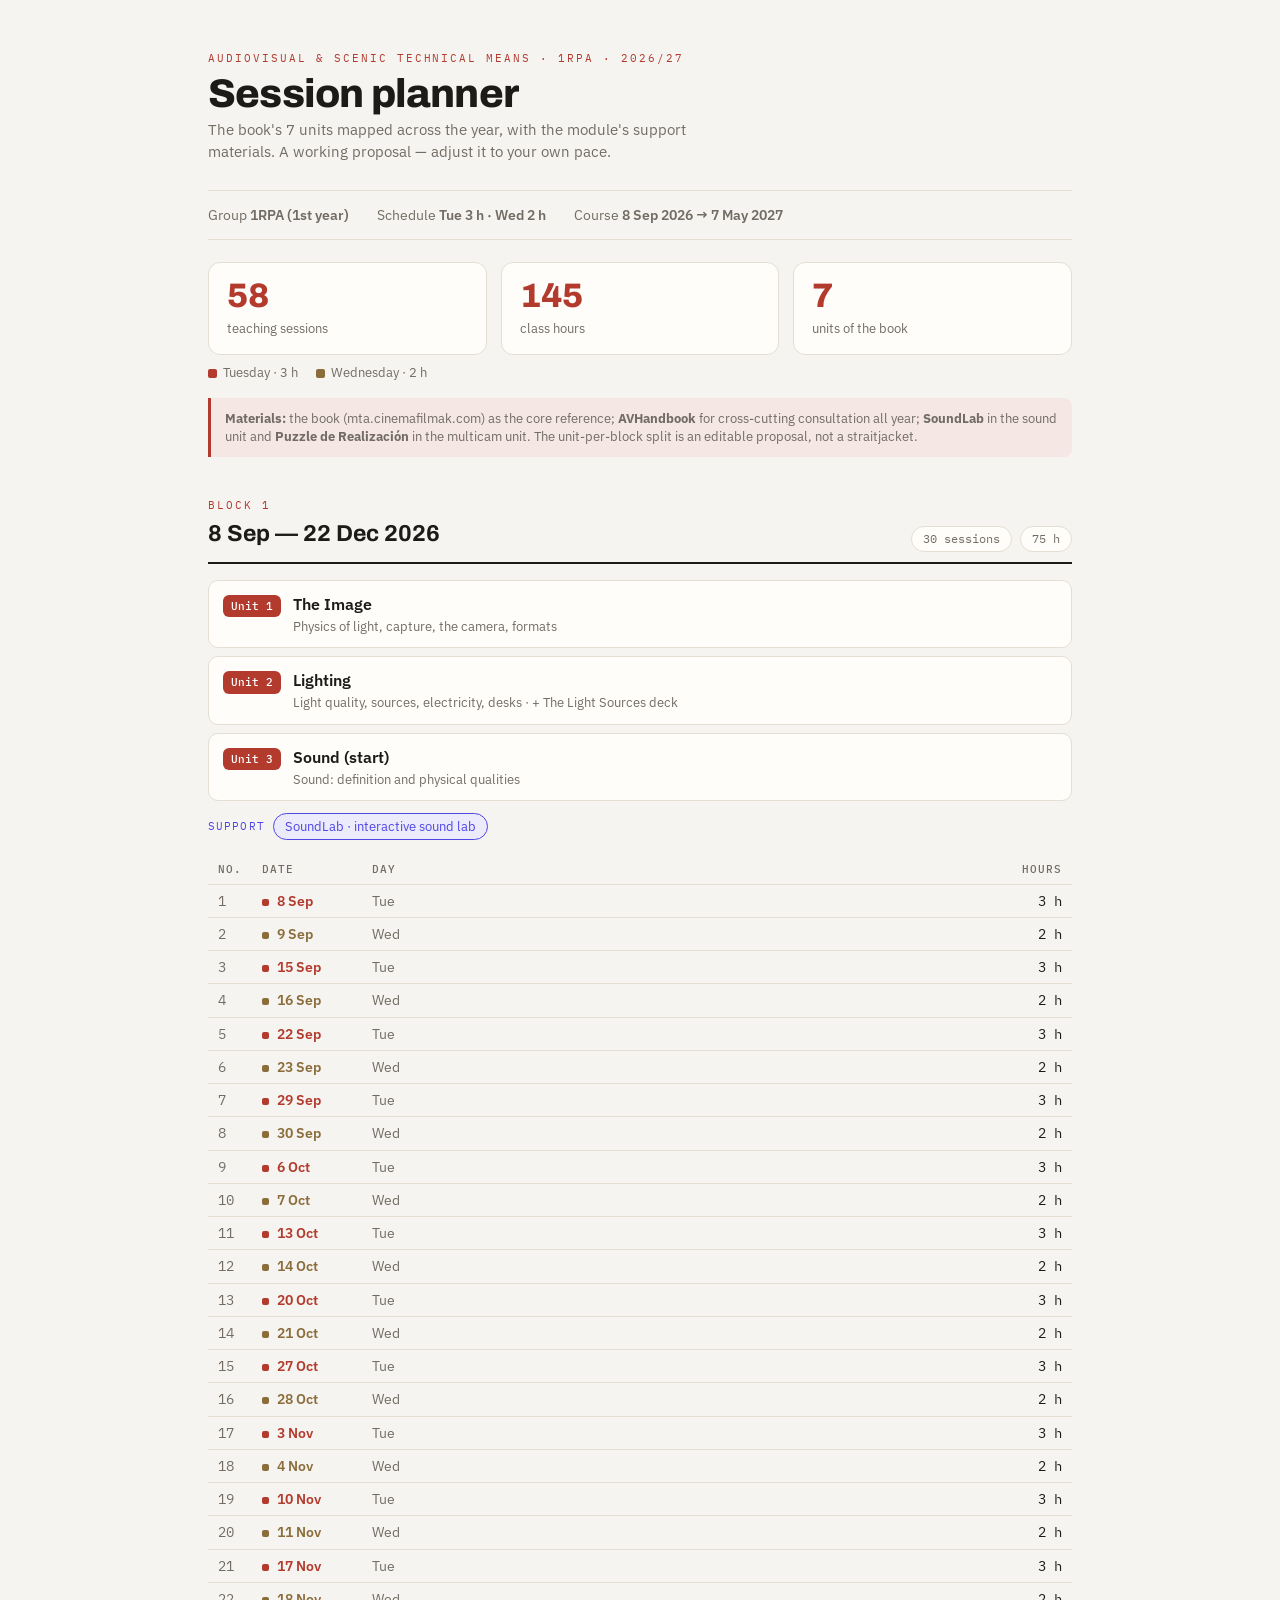
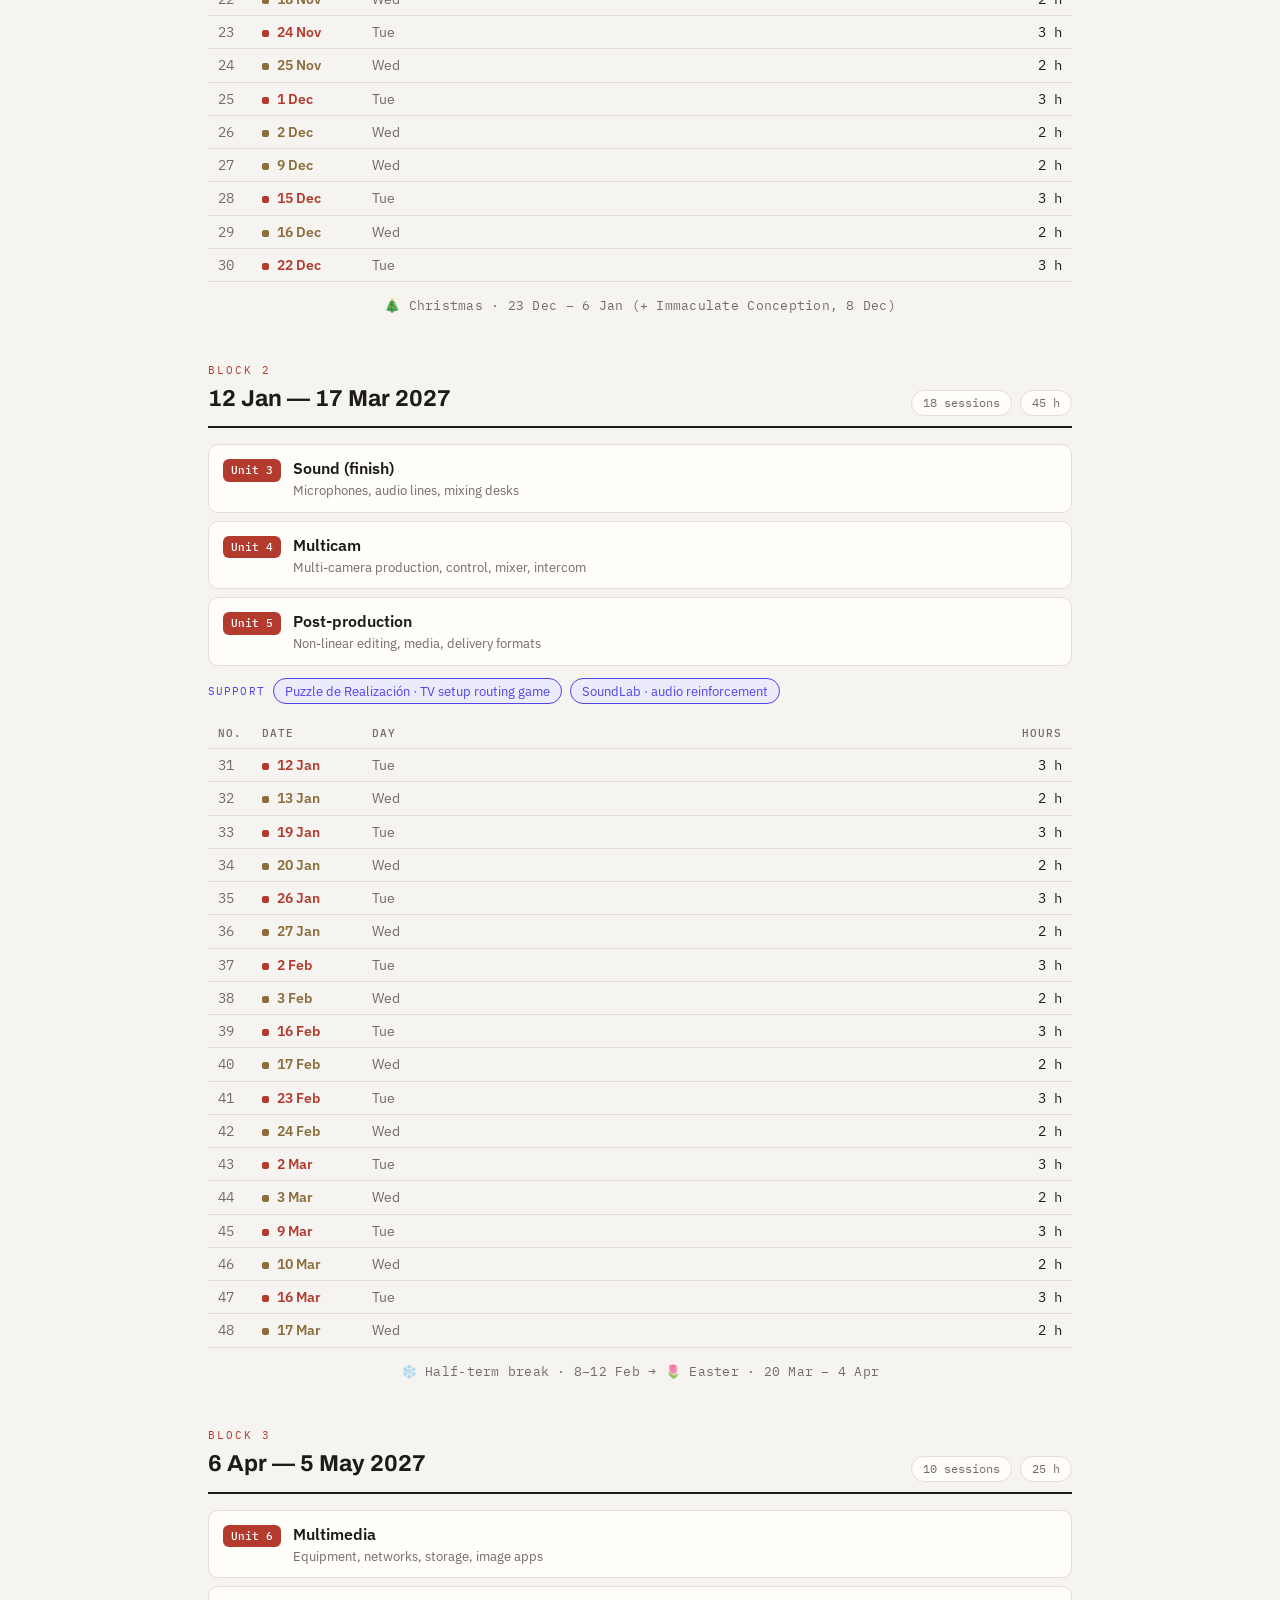
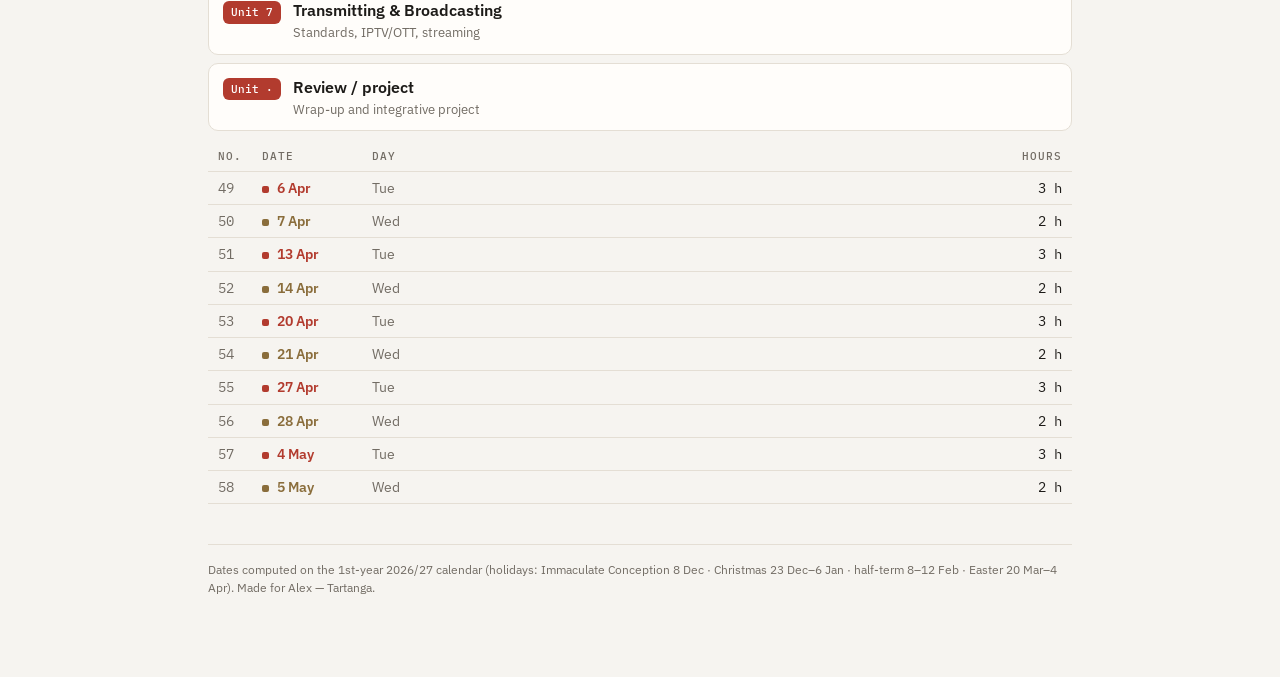
==== docs/admin/index.html @ 62185354 "Planificador de sesiones en /admin (mta.cinemafilmak.com/admin), sincronizado con el tema del libro " ====
<!doctype html><html lang="en"><head>
<meta charset="utf-8"><meta name="viewport" content="width=device-width,initial-scale=1">
<script>(function(){try{var t=localStorage.getItem('mta-theme');if(!t)t=matchMedia('(prefers-color-scheme: dark)').matches?'dark':'light';document.documentElement.setAttribute('data-theme',t);}catch(e){}})();</script>
<title>MTA Session Planner 26/27</title>
<style>
@import url('https://fonts.googleapis.com/css2?family=Archivo:wght@600;700;800&family=IBM+Plex+Sans:wght@400;500;600&family=IBM+Plex+Mono:wght@500&display=swap');
:root{
  --paper:#f6f4f0; --ink:#1d1b18; --muted:#726c64; --line:#e4ded4; --card:#fffdfa;
  --accent:#b23b2e; --accent-soft:#f4e7e4; --support:#4f46e5; --support-soft:#ecebfb;
  --ma:#b23b2e; --mi:#8a6d3b;
}
@media (prefers-color-scheme:dark){:root:not([data-theme="light"]){
  --paper:#151619; --ink:#ece7df; --muted:#9a938a; --line:#2a2c30; --card:#1e2024;
  --accent:#dd6450; --accent-soft:#2c1e1b; --support:#8f8bf6; --support-soft:#20213a;
  --ma:#dd6450; --mi:#c8a76a;
}}
:root[data-theme="dark"]{
  --paper:#151619; --ink:#ece7df; --muted:#9a938a; --line:#2a2c30; --card:#1e2024;
  --accent:#dd6450; --accent-soft:#2c1e1b; --support:#8f8bf6; --support-soft:#20213a;
  --ma:#dd6450; --mi:#c8a76a;
}
*{box-sizing:border-box}
body{margin:0;background:var(--paper);color:var(--ink);
  font-family:"IBM Plex Sans",system-ui,sans-serif;line-height:1.5;-webkit-font-smoothing:antialiased}
.doc{max-width:920px;margin:0 auto;padding:44px 28px 80px}
.eyebrow{font-family:"IBM Plex Mono",monospace;font-size:11px;letter-spacing:.18em;
  text-transform:uppercase;color:var(--accent)}
h1{font-family:"Archivo",sans-serif;font-weight:800;font-size:40px;line-height:1.02;
  margin:6px 0 4px;letter-spacing:-.02em;text-wrap:balance}
.sub{color:var(--muted);font-size:15px;margin:0 0 26px;max-width:60ch}
.meta{display:flex;flex-wrap:wrap;gap:10px 28px;padding:14px 0;border-top:1px solid var(--line);
  border-bottom:1px solid var(--line);font-size:13.5px}
.meta b{font-weight:600} .meta span{color:var(--muted)}
.tiles{display:grid;grid-template-columns:repeat(3,1fr);gap:14px;margin:22px 0 8px}
.tile{background:var(--card);border:1px solid var(--line);border-radius:12px;padding:16px 18px}
.tile .num{font-family:"Archivo",sans-serif;font-weight:800;font-size:34px;line-height:1;
  color:var(--accent);font-variant-numeric:tabular-nums}
.tile .lab{font-size:12.5px;color:var(--muted);margin-top:6px}
.note{font-size:12.5px;color:var(--muted);margin:16px 0 34px;padding:11px 14px;
  border-left:3px solid var(--accent);background:var(--accent-soft);border-radius:0 8px 8px 0}
.block{margin:0 0 40px}
.bhead{display:flex;justify-content:space-between;align-items:flex-end;gap:16px;
  margin:0 0 16px;padding-bottom:10px;border-bottom:2px solid var(--ink)}
.bhead h2{font-family:"Archivo",sans-serif;font-weight:700;font-size:23px;margin:2px 0 0}
.btotals{display:flex;gap:8px;flex-wrap:wrap;font-family:"IBM Plex Mono",monospace;font-size:12px}
.btotals span{background:var(--card);border:1px solid var(--line);border-radius:20px;padding:3px 11px;color:var(--muted)}
.plan{display:grid;gap:8px;margin:0 0 12px}
.unit{display:flex;gap:12px;align-items:baseline;background:var(--card);
  border:1px solid var(--line);border-radius:10px;padding:11px 14px}
.badge{flex:none;font-family:"IBM Plex Mono",monospace;font-size:11px;font-weight:500;
  color:#fff;background:var(--accent);border-radius:6px;padding:3px 8px}
.unit b{font-weight:600} .unit .desc{display:block;color:var(--muted);font-size:13px;margin-top:1px}
.support{display:flex;flex-wrap:wrap;gap:8px;align-items:center;margin:0 0 16px}
.support .lbl{font-family:"IBM Plex Mono",monospace;font-size:11px;text-transform:uppercase;
  letter-spacing:.1em;color:var(--support)}
.chip{font-size:12.5px;background:var(--support-soft);color:var(--support);
  border:1px solid var(--support);border-radius:20px;padding:3px 11px}
table.ses{width:100%;border-collapse:collapse;font-size:13.5px}
table.ses th{text-align:left;font-family:"IBM Plex Mono",monospace;font-size:10.5px;
  text-transform:uppercase;letter-spacing:.1em;color:var(--muted);font-weight:500;
  padding:6px 10px;border-bottom:1px solid var(--line)}
table.ses td{padding:6px 10px;border-bottom:1px solid var(--line);font-variant-numeric:tabular-nums}
td.n{font-family:"IBM Plex Mono",monospace;color:var(--muted);width:44px}
td.fecha{font-weight:600;width:110px}
td.dia{color:var(--muted)}
td.h{font-family:"IBM Plex Mono",monospace;text-align:right;width:60px}
tr.ma td.fecha{color:var(--ma)} tr.mi td.fecha{color:var(--mi)}
tr.ma td.fecha::before,tr.mi td.fecha::before{content:"";display:inline-block;width:7px;height:7px;
  border-radius:2px;margin-right:8px;vertical-align:middle}
tr.ma td.fecha::before{background:var(--ma)} tr.mi td.fecha::before{background:var(--mi)}
.fest{margin:14px 0 0;font-size:13px;color:var(--muted);text-align:center;
  font-family:"IBM Plex Mono",monospace;letter-spacing:.02em}
.legwrap{display:flex;gap:18px;flex-wrap:wrap;font-size:12.5px;color:var(--muted);margin:2px 0 0}
.legwrap i{display:inline-block;width:9px;height:9px;border-radius:2px;margin-right:6px;vertical-align:middle}
footer{margin-top:30px;padding-top:16px;border-top:1px solid var(--line);font-size:12px;color:var(--muted)}
@media(max-width:680px){.tiles{grid-template-columns:1fr 1fr} h1{font-size:32px}
  .bhead{flex-direction:column;align-items:flex-start}}
@media print{
  :root{--paper:#fff;--card:#fff;--ink:#000;--muted:#444;--line:#ccc;--accent-soft:#fff}
  .doc{max-width:none;padding:0} .tile,.unit{break-inside:avoid}
  .block{break-before:page} .block:first-of-type{break-before:auto}
}
</style>
</head><body>
<div class="doc">
  <span class="eyebrow">Audiovisual &amp; Scenic Technical Means · 1RPA · 2026/27</span>
  <h1>Session planner</h1>
  <p class="sub">The book's 7 units mapped across the year, with the module's support materials. A working proposal — adjust it to your own pace.</p>
  <div class="meta">
    <span>Group <b>1RPA (1st year)</b></span>
    <span>Schedule <b>Tue 3 h · Wed 2 h</b></span>
    <span>Course <b>8 Sep 2026 → 7 May 2027</b></span>
  </div>
  <div class="tiles">
    <div class="tile"><div class="num">58</div><div class="lab">teaching sessions</div></div>
    <div class="tile"><div class="num">145</div><div class="lab">class hours</div></div>
    <div class="tile"><div class="num">7</div><div class="lab">units of the book</div></div>
  </div>
  <div class="legwrap"><span><i style="background:var(--ma)"></i>Tuesday · 3 h</span><span><i style="background:var(--mi)"></i>Wednesday · 2 h</span></div>
  <p class="note"><b>Materials:</b> the book (mta.cinemafilmak.com) as the core reference; <b>AVHandbook</b> for cross-cutting consultation all year; <b>SoundLab</b> in the sound unit and <b>Puzzle de Realización</b> in the multicam unit. The unit-per-block split is an editable proposal, not a straitjacket.</p>
  <section class="block">
  <header class="bhead">
    <div><span class="eyebrow">Block 1</span><h2>8 Sep — 22 Dec 2026</h2></div>
    <div class="btotals"><span>30 sessions</span><span>75 h</span></div>
  </header>
  <div class="plan"><div class="unit"><span class="badge">Unit 1</span><div><b>The Image</b><span class="desc">Physics of light, capture, the camera, formats</span></div></div><div class="unit"><span class="badge">Unit 2</span><div><b>Lighting</b><span class="desc">Light quality, sources, electricity, desks · + The Light Sources deck</span></div></div><div class="unit"><span class="badge">Unit 3</span><div><b>Sound (start)</b><span class="desc">Sound: definition and physical qualities</span></div></div></div>
  <div class="support"><span class="lbl">Support</span><span class="chip">SoundLab · interactive sound lab</span></div>
  <table class="ses"><thead><tr><th>No.</th><th>Date</th><th>Day</th><th>Hours</th></tr></thead>
  <tbody><tr class="ma"><td class="n">1</td><td class="fecha">8 Sep</td><td class="dia">Tue</td><td class="h">3 h</td></tr>
<tr class="mi"><td class="n">2</td><td class="fecha">9 Sep</td><td class="dia">Wed</td><td class="h">2 h</td></tr>
<tr class="ma"><td class="n">3</td><td class="fecha">15 Sep</td><td class="dia">Tue</td><td class="h">3 h</td></tr>
<tr class="mi"><td class="n">4</td><td class="fecha">16 Sep</td><td class="dia">Wed</td><td class="h">2 h</td></tr>
<tr class="ma"><td class="n">5</td><td class="fecha">22 Sep</td><td class="dia">Tue</td><td class="h">3 h</td></tr>
<tr class="mi"><td class="n">6</td><td class="fecha">23 Sep</td><td class="dia">Wed</td><td class="h">2 h</td></tr>
<tr class="ma"><td class="n">7</td><td class="fecha">29 Sep</td><td class="dia">Tue</td><td class="h">3 h</td></tr>
<tr class="mi"><td class="n">8</td><td class="fecha">30 Sep</td><td class="dia">Wed</td><td class="h">2 h</td></tr>
<tr class="ma"><td class="n">9</td><td class="fecha">6 Oct</td><td class="dia">Tue</td><td class="h">3 h</td></tr>
<tr class="mi"><td class="n">10</td><td class="fecha">7 Oct</td><td class="dia">Wed</td><td class="h">2 h</td></tr>
<tr class="ma"><td class="n">11</td><td class="fecha">13 Oct</td><td class="dia">Tue</td><td class="h">3 h</td></tr>
<tr class="mi"><td class="n">12</td><td class="fecha">14 Oct</td><td class="dia">Wed</td><td class="h">2 h</td></tr>
<tr class="ma"><td class="n">13</td><td class="fecha">20 Oct</td><td class="dia">Tue</td><td class="h">3 h</td></tr>
<tr class="mi"><td class="n">14</td><td class="fecha">21 Oct</td><td class="dia">Wed</td><td class="h">2 h</td></tr>
<tr class="ma"><td class="n">15</td><td class="fecha">27 Oct</td><td class="dia">Tue</td><td class="h">3 h</td></tr>
<tr class="mi"><td class="n">16</td><td class="fecha">28 Oct</td><td class="dia">Wed</td><td class="h">2 h</td></tr>
<tr class="ma"><td class="n">17</td><td class="fecha">3 Nov</td><td class="dia">Tue</td><td class="h">3 h</td></tr>
<tr class="mi"><td class="n">18</td><td class="fecha">4 Nov</td><td class="dia">Wed</td><td class="h">2 h</td></tr>
<tr class="ma"><td class="n">19</td><td class="fecha">10 Nov</td><td class="dia">Tue</td><td class="h">3 h</td></tr>
<tr class="mi"><td class="n">20</td><td class="fecha">11 Nov</td><td class="dia">Wed</td><td class="h">2 h</td></tr>
<tr class="ma"><td class="n">21</td><td class="fecha">17 Nov</td><td class="dia">Tue</td><td class="h">3 h</td></tr>
<tr class="mi"><td class="n">22</td><td class="fecha">18 Nov</td><td class="dia">Wed</td><td class="h">2 h</td></tr>
<tr class="ma"><td class="n">23</td><td class="fecha">24 Nov</td><td class="dia">Tue</td><td class="h">3 h</td></tr>
<tr class="mi"><td class="n">24</td><td class="fecha">25 Nov</td><td class="dia">Wed</td><td class="h">2 h</td></tr>
<tr class="ma"><td class="n">25</td><td class="fecha">1 Dec</td><td class="dia">Tue</td><td class="h">3 h</td></tr>
<tr class="mi"><td class="n">26</td><td class="fecha">2 Dec</td><td class="dia">Wed</td><td class="h">2 h</td></tr>
<tr class="mi"><td class="n">27</td><td class="fecha">9 Dec</td><td class="dia">Wed</td><td class="h">2 h</td></tr>
<tr class="ma"><td class="n">28</td><td class="fecha">15 Dec</td><td class="dia">Tue</td><td class="h">3 h</td></tr>
<tr class="mi"><td class="n">29</td><td class="fecha">16 Dec</td><td class="dia">Wed</td><td class="h">2 h</td></tr>
<tr class="ma"><td class="n">30</td><td class="fecha">22 Dec</td><td class="dia">Tue</td><td class="h">3 h</td></tr></tbody></table>
  <p class="fest">🎄 Christmas · 23 Dec – 6 Jan (+ Immaculate Conception, 8 Dec)</p>
</section>
<section class="block">
  <header class="bhead">
    <div><span class="eyebrow">Block 2</span><h2>12 Jan — 17 Mar 2027</h2></div>
    <div class="btotals"><span>18 sessions</span><span>45 h</span></div>
  </header>
  <div class="plan"><div class="unit"><span class="badge">Unit 3</span><div><b>Sound (finish)</b><span class="desc">Microphones, audio lines, mixing desks</span></div></div><div class="unit"><span class="badge">Unit 4</span><div><b>Multicam</b><span class="desc">Multi-camera production, control, mixer, intercom</span></div></div><div class="unit"><span class="badge">Unit 5</span><div><b>Post-production</b><span class="desc">Non-linear editing, media, delivery formats</span></div></div></div>
  <div class="support"><span class="lbl">Support</span><span class="chip">Puzzle de Realización · TV setup routing game</span><span class="chip">SoundLab · audio reinforcement</span></div>
  <table class="ses"><thead><tr><th>No.</th><th>Date</th><th>Day</th><th>Hours</th></tr></thead>
  <tbody><tr class="ma"><td class="n">31</td><td class="fecha">12 Jan</td><td class="dia">Tue</td><td class="h">3 h</td></tr>
<tr class="mi"><td class="n">32</td><td class="fecha">13 Jan</td><td class="dia">Wed</td><td class="h">2 h</td></tr>
<tr class="ma"><td class="n">33</td><td class="fecha">19 Jan</td><td class="dia">Tue</td><td class="h">3 h</td></tr>
<tr class="mi"><td class="n">34</td><td class="fecha">20 Jan</td><td class="dia">Wed</td><td class="h">2 h</td></tr>
<tr class="ma"><td class="n">35</td><td class="fecha">26 Jan</td><td class="dia">Tue</td><td class="h">3 h</td></tr>
<tr class="mi"><td class="n">36</td><td class="fecha">27 Jan</td><td class="dia">Wed</td><td class="h">2 h</td></tr>
<tr class="ma"><td class="n">37</td><td class="fecha">2 Feb</td><td class="dia">Tue</td><td class="h">3 h</td></tr>
<tr class="mi"><td class="n">38</td><td class="fecha">3 Feb</td><td class="dia">Wed</td><td class="h">2 h</td></tr>
<tr class="ma"><td class="n">39</td><td class="fecha">16 Feb</td><td class="dia">Tue</td><td class="h">3 h</td></tr>
<tr class="mi"><td class="n">40</td><td class="fecha">17 Feb</td><td class="dia">Wed</td><td class="h">2 h</td></tr>
<tr class="ma"><td class="n">41</td><td class="fecha">23 Feb</td><td class="dia">Tue</td><td class="h">3 h</td></tr>
<tr class="mi"><td class="n">42</td><td class="fecha">24 Feb</td><td class="dia">Wed</td><td class="h">2 h</td></tr>
<tr class="ma"><td class="n">43</td><td class="fecha">2 Mar</td><td class="dia">Tue</td><td class="h">3 h</td></tr>
<tr class="mi"><td class="n">44</td><td class="fecha">3 Mar</td><td class="dia">Wed</td><td class="h">2 h</td></tr>
<tr class="ma"><td class="n">45</td><td class="fecha">9 Mar</td><td class="dia">Tue</td><td class="h">3 h</td></tr>
<tr class="mi"><td class="n">46</td><td class="fecha">10 Mar</td><td class="dia">Wed</td><td class="h">2 h</td></tr>
<tr class="ma"><td class="n">47</td><td class="fecha">16 Mar</td><td class="dia">Tue</td><td class="h">3 h</td></tr>
<tr class="mi"><td class="n">48</td><td class="fecha">17 Mar</td><td class="dia">Wed</td><td class="h">2 h</td></tr></tbody></table>
  <p class="fest">❄️ Half-term break · 8–12 Feb  →  🌷 Easter · 20 Mar – 4 Apr</p>
</section>
<section class="block">
  <header class="bhead">
    <div><span class="eyebrow">Block 3</span><h2>6 Apr — 5 May 2027</h2></div>
    <div class="btotals"><span>10 sessions</span><span>25 h</span></div>
  </header>
  <div class="plan"><div class="unit"><span class="badge">Unit 6</span><div><b>Multimedia</b><span class="desc">Equipment, networks, storage, image apps</span></div></div><div class="unit"><span class="badge">Unit 7</span><div><b>Transmitting & Broadcasting</b><span class="desc">Standards, IPTV/OTT, streaming</span></div></div><div class="unit"><span class="badge">Unit ·</span><div><b>Review / project</b><span class="desc">Wrap-up and integrative project</span></div></div></div>
  
  <table class="ses"><thead><tr><th>No.</th><th>Date</th><th>Day</th><th>Hours</th></tr></thead>
  <tbody><tr class="ma"><td class="n">49</td><td class="fecha">6 Apr</td><td class="dia">Tue</td><td class="h">3 h</td></tr>
<tr class="mi"><td class="n">50</td><td class="fecha">7 Apr</td><td class="dia">Wed</td><td class="h">2 h</td></tr>
<tr class="ma"><td class="n">51</td><td class="fecha">13 Apr</td><td class="dia">Tue</td><td class="h">3 h</td></tr>
<tr class="mi"><td class="n">52</td><td class="fecha">14 Apr</td><td class="dia">Wed</td><td class="h">2 h</td></tr>
<tr class="ma"><td class="n">53</td><td class="fecha">20 Apr</td><td class="dia">Tue</td><td class="h">3 h</td></tr>
<tr class="mi"><td class="n">54</td><td class="fecha">21 Apr</td><td class="dia">Wed</td><td class="h">2 h</td></tr>
<tr class="ma"><td class="n">55</td><td class="fecha">27 Apr</td><td class="dia">Tue</td><td class="h">3 h</td></tr>
<tr class="mi"><td class="n">56</td><td class="fecha">28 Apr</td><td class="dia">Wed</td><td class="h">2 h</td></tr>
<tr class="ma"><td class="n">57</td><td class="fecha">4 May</td><td class="dia">Tue</td><td class="h">3 h</td></tr>
<tr class="mi"><td class="n">58</td><td class="fecha">5 May</td><td class="dia">Wed</td><td class="h">2 h</td></tr></tbody></table>
  
</section>
  <footer>Dates computed on the 1st-year 2026/27 calendar (holidays: Immaculate Conception 8 Dec · Christmas 23 Dec–6 Jan · half-term 8–12 Feb · Easter 20 Mar–4 Apr). Made for Alex — Tartanga.</footer>
</div>
</body></html>
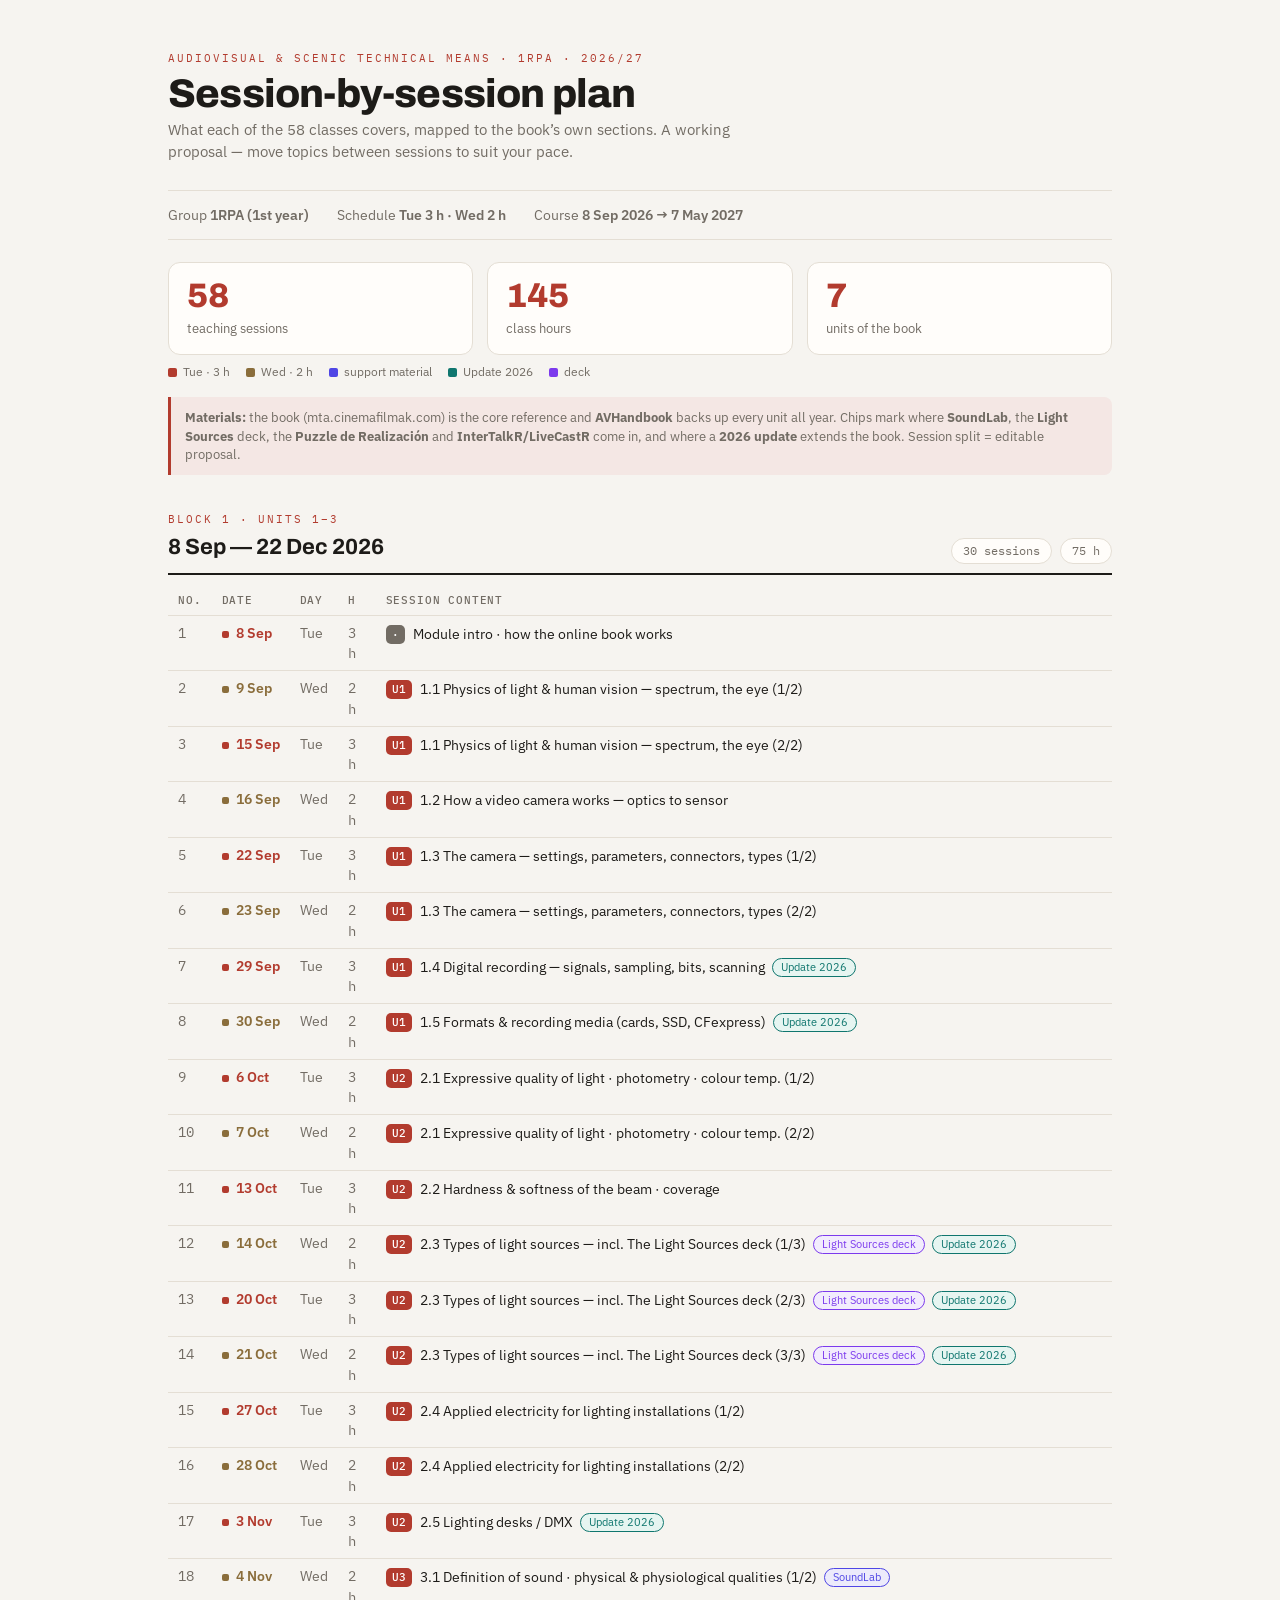
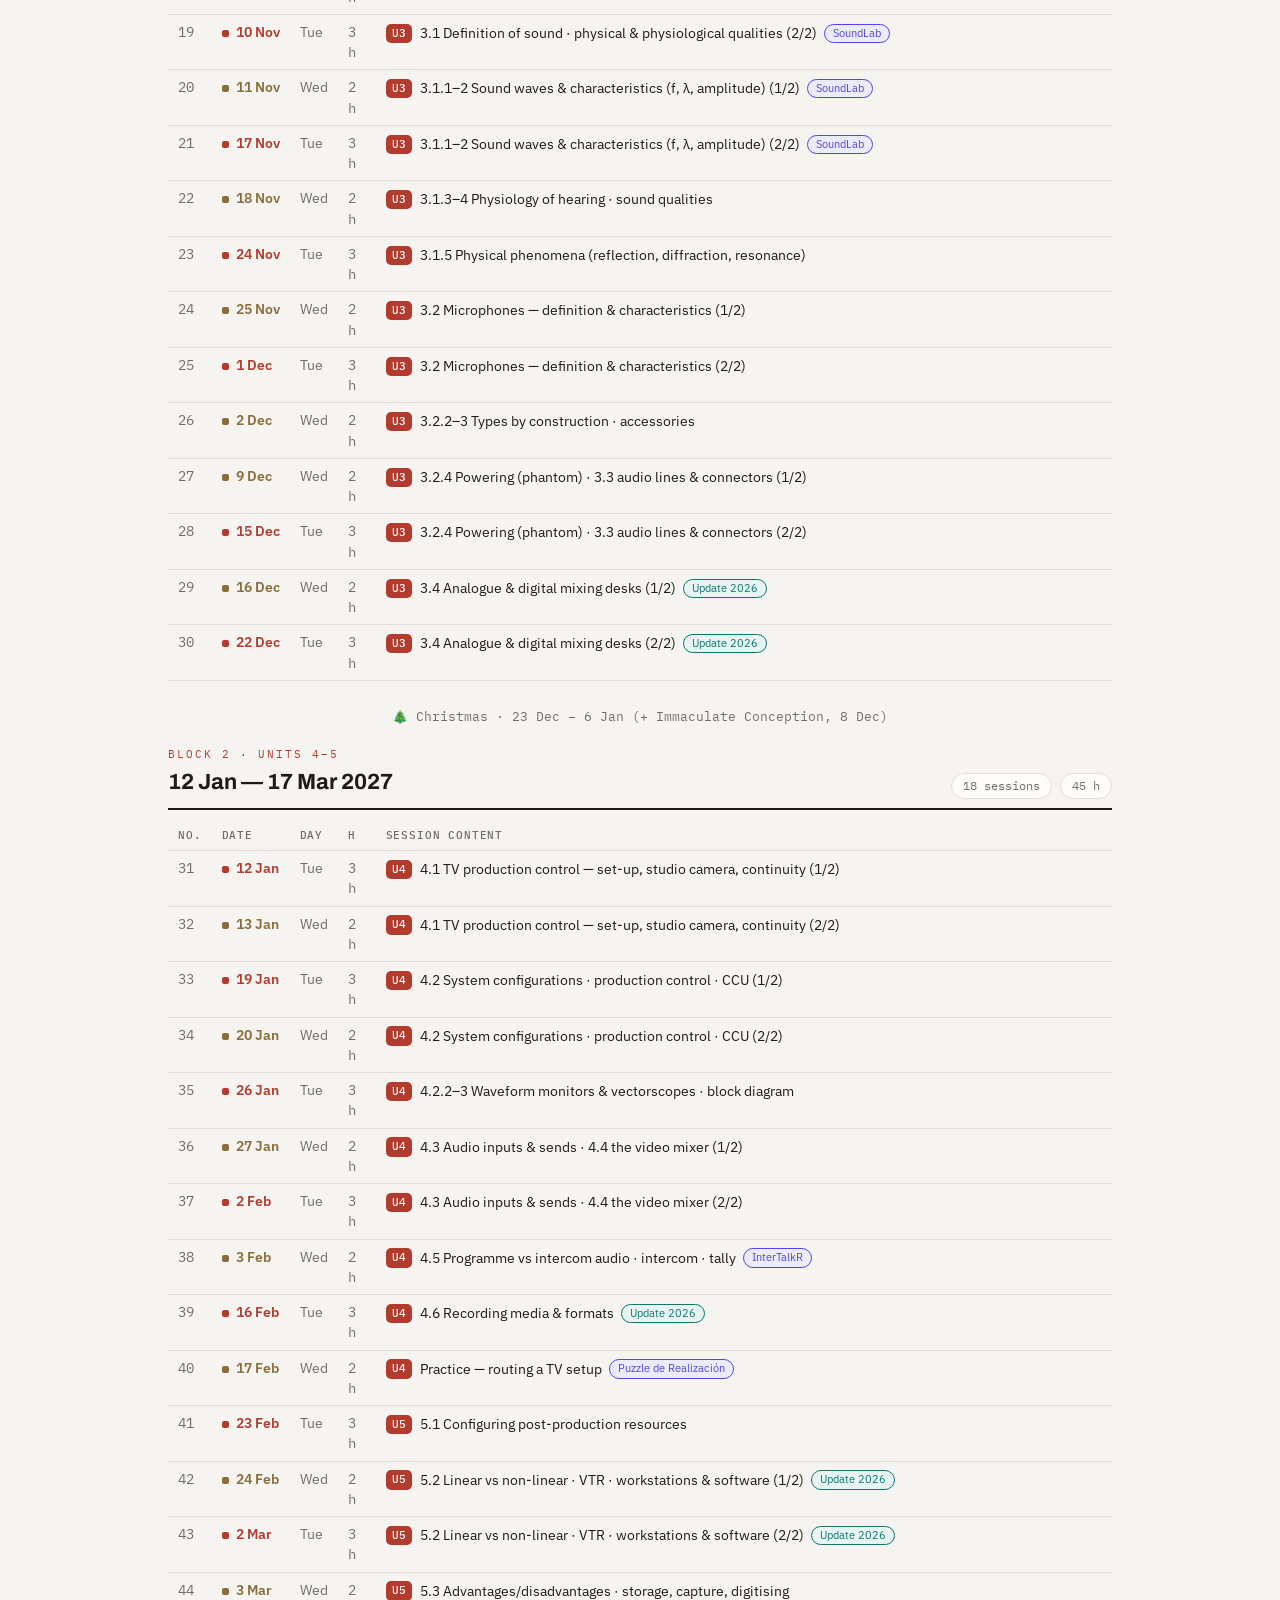
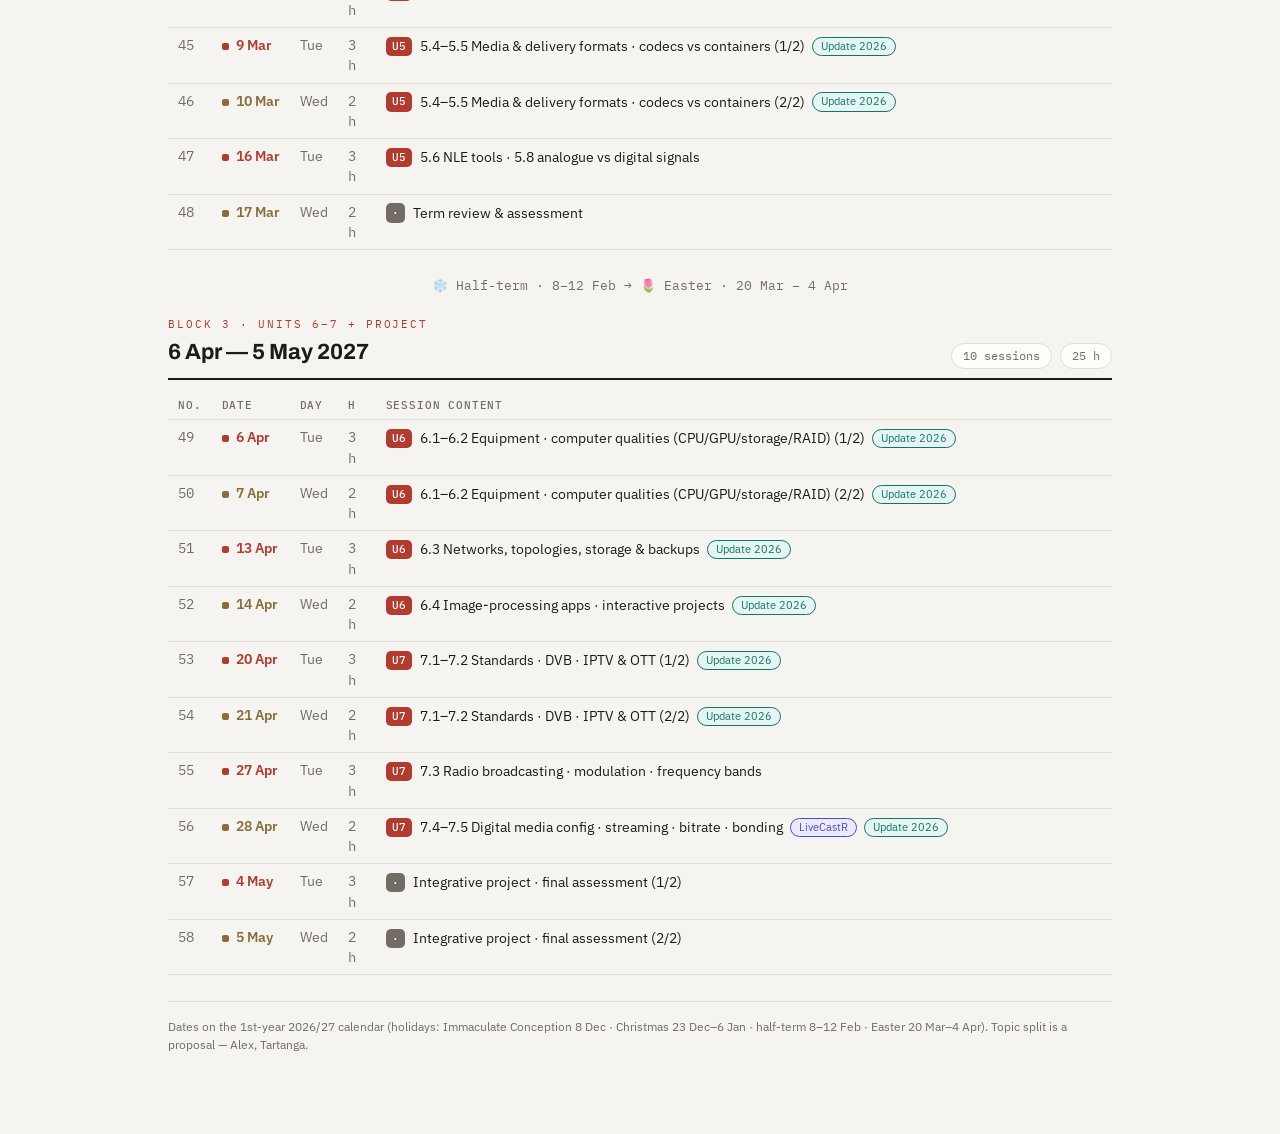
==== commit 1e7cc952: "Planificador clase a clase: 58 sesiones con contenido por sesión (apartados del libro + materiales +" ====
--- a/docs/admin/index.html
+++ b/docs/admin/index.html
@@ -1,191 +1,132 @@
 <!doctype html><html lang="en"><head>
 <meta charset="utf-8"><meta name="viewport" content="width=device-width,initial-scale=1">
 <script>(function(){try{var t=localStorage.getItem('mta-theme');if(!t)t=matchMedia('(prefers-color-scheme: dark)').matches?'dark':'light';document.documentElement.setAttribute('data-theme',t);}catch(e){}})();</script>
-<title>MTA Session Planner 26/27</title>
+<title>MTA Session Plan 26/27</title>
 <style>
 @import url('https://fonts.googleapis.com/css2?family=Archivo:wght@600;700;800&family=IBM+Plex+Sans:wght@400;500;600&family=IBM+Plex+Mono:wght@500&display=swap');
-:root{
-  --paper:#f6f4f0; --ink:#1d1b18; --muted:#726c64; --line:#e4ded4; --card:#fffdfa;
-  --accent:#b23b2e; --accent-soft:#f4e7e4; --support:#4f46e5; --support-soft:#ecebfb;
-  --ma:#b23b2e; --mi:#8a6d3b;
-}
-@media (prefers-color-scheme:dark){:root:not([data-theme="light"]){
-  --paper:#151619; --ink:#ece7df; --muted:#9a938a; --line:#2a2c30; --card:#1e2024;
-  --accent:#dd6450; --accent-soft:#2c1e1b; --support:#8f8bf6; --support-soft:#20213a;
-  --ma:#dd6450; --mi:#c8a76a;
-}}
-:root[data-theme="dark"]{
-  --paper:#151619; --ink:#ece7df; --muted:#9a938a; --line:#2a2c30; --card:#1e2024;
-  --accent:#dd6450; --accent-soft:#2c1e1b; --support:#8f8bf6; --support-soft:#20213a;
-  --ma:#dd6450; --mi:#c8a76a;
-}
+:root{--paper:#f6f4f0;--ink:#1d1b18;--muted:#726c64;--line:#e4ded4;--card:#fffdfa;
+ --accent:#b23b2e;--accent-soft:#f4e7e4;--support:#4f46e5;--support-soft:#ecebfb;
+ --upd:#0f766e;--upd-soft:#e6f5f1;--deck:#7c3aed;--deck-soft:#f2ecfd;--ma:#b23b2e;--mi:#8a6d3b;}
+@media (prefers-color-scheme:dark){:root:not([data-theme="light"]){--paper:#151619;--ink:#ece7df;
+ --muted:#9a938a;--line:#2a2c30;--card:#1e2024;--accent:#dd6450;--accent-soft:#2c1e1b;
+ --support:#8f8bf6;--support-soft:#20213a;--upd:#2dd4bf;--upd-soft:#10241f;--deck:#a78bfa;
+ --deck-soft:#221c33;--ma:#dd6450;--mi:#c8a76a;}}
+:root[data-theme="dark"]{--paper:#151619;--ink:#ece7df;--muted:#9a938a;--line:#2a2c30;--card:#1e2024;
+ --accent:#dd6450;--accent-soft:#2c1e1b;--support:#8f8bf6;--support-soft:#20213a;--upd:#2dd4bf;
+ --upd-soft:#10241f;--deck:#a78bfa;--deck-soft:#221c33;--ma:#dd6450;--mi:#c8a76a;}
 *{box-sizing:border-box}
-body{margin:0;background:var(--paper);color:var(--ink);
-  font-family:"IBM Plex Sans",system-ui,sans-serif;line-height:1.5;-webkit-font-smoothing:antialiased}
-.doc{max-width:920px;margin:0 auto;padding:44px 28px 80px}
-.eyebrow{font-family:"IBM Plex Mono",monospace;font-size:11px;letter-spacing:.18em;
-  text-transform:uppercase;color:var(--accent)}
-h1{font-family:"Archivo",sans-serif;font-weight:800;font-size:40px;line-height:1.02;
-  margin:6px 0 4px;letter-spacing:-.02em;text-wrap:balance}
-.sub{color:var(--muted);font-size:15px;margin:0 0 26px;max-width:60ch}
-.meta{display:flex;flex-wrap:wrap;gap:10px 28px;padding:14px 0;border-top:1px solid var(--line);
-  border-bottom:1px solid var(--line);font-size:13.5px}
-.meta b{font-weight:600} .meta span{color:var(--muted)}
+body{margin:0;background:var(--paper);color:var(--ink);font-family:"IBM Plex Sans",system-ui,sans-serif;
+ line-height:1.5;-webkit-font-smoothing:antialiased}
+.doc{max-width:1000px;margin:0 auto;padding:44px 28px 80px}
+.eyebrow{font-family:"IBM Plex Mono",monospace;font-size:11px;letter-spacing:.18em;text-transform:uppercase;color:var(--accent)}
+h1{font-family:"Archivo",sans-serif;font-weight:800;font-size:40px;line-height:1.02;margin:6px 0 4px;letter-spacing:-.02em;text-wrap:balance}
+.sub{color:var(--muted);font-size:15px;margin:0 0 26px;max-width:66ch}
+.meta{display:flex;flex-wrap:wrap;gap:10px 28px;padding:14px 0;border-top:1px solid var(--line);border-bottom:1px solid var(--line);font-size:13.5px}
+.meta b{font-weight:600}.meta span{color:var(--muted)}
 .tiles{display:grid;grid-template-columns:repeat(3,1fr);gap:14px;margin:22px 0 8px}
 .tile{background:var(--card);border:1px solid var(--line);border-radius:12px;padding:16px 18px}
-.tile .num{font-family:"Archivo",sans-serif;font-weight:800;font-size:34px;line-height:1;
-  color:var(--accent);font-variant-numeric:tabular-nums}
+.tile .num{font-family:"Archivo",sans-serif;font-weight:800;font-size:34px;line-height:1;color:var(--accent);font-variant-numeric:tabular-nums}
 .tile .lab{font-size:12.5px;color:var(--muted);margin-top:6px}
-.note{font-size:12.5px;color:var(--muted);margin:16px 0 34px;padding:11px 14px;
-  border-left:3px solid var(--accent);background:var(--accent-soft);border-radius:0 8px 8px 0}
-.block{margin:0 0 40px}
-.bhead{display:flex;justify-content:space-between;align-items:flex-end;gap:16px;
-  margin:0 0 16px;padding-bottom:10px;border-bottom:2px solid var(--ink)}
-.bhead h2{font-family:"Archivo",sans-serif;font-weight:700;font-size:23px;margin:2px 0 0}
+.note{font-size:12.5px;color:var(--muted);margin:16px 0 30px;padding:11px 14px;border-left:3px solid var(--accent);background:var(--accent-soft);border-radius:0 8px 8px 0}
+.block{margin:0 0 26px}
+.bhead{display:flex;justify-content:space-between;align-items:flex-end;gap:16px;margin:14px 0 12px;padding-bottom:9px;border-bottom:2px solid var(--ink)}
+.bhead h2{font-family:"Archivo",sans-serif;font-weight:700;font-size:22px;margin:2px 0 0}
 .btotals{display:flex;gap:8px;flex-wrap:wrap;font-family:"IBM Plex Mono",monospace;font-size:12px}
 .btotals span{background:var(--card);border:1px solid var(--line);border-radius:20px;padding:3px 11px;color:var(--muted)}
-.plan{display:grid;gap:8px;margin:0 0 12px}
-.unit{display:flex;gap:12px;align-items:baseline;background:var(--card);
-  border:1px solid var(--line);border-radius:10px;padding:11px 14px}
-.badge{flex:none;font-family:"IBM Plex Mono",monospace;font-size:11px;font-weight:500;
-  color:#fff;background:var(--accent);border-radius:6px;padding:3px 8px}
-.unit b{font-weight:600} .unit .desc{display:block;color:var(--muted);font-size:13px;margin-top:1px}
-.support{display:flex;flex-wrap:wrap;gap:8px;align-items:center;margin:0 0 16px}
-.support .lbl{font-family:"IBM Plex Mono",monospace;font-size:11px;text-transform:uppercase;
-  letter-spacing:.1em;color:var(--support)}
-.chip{font-size:12.5px;background:var(--support-soft);color:var(--support);
-  border:1px solid var(--support);border-radius:20px;padding:3px 11px}
 table.ses{width:100%;border-collapse:collapse;font-size:13.5px}
-table.ses th{text-align:left;font-family:"IBM Plex Mono",monospace;font-size:10.5px;
-  text-transform:uppercase;letter-spacing:.1em;color:var(--muted);font-weight:500;
-  padding:6px 10px;border-bottom:1px solid var(--line)}
-table.ses td{padding:6px 10px;border-bottom:1px solid var(--line);font-variant-numeric:tabular-nums}
-td.n{font-family:"IBM Plex Mono",monospace;color:var(--muted);width:44px}
-td.fecha{font-weight:600;width:110px}
-td.dia{color:var(--muted)}
-td.h{font-family:"IBM Plex Mono",monospace;text-align:right;width:60px}
-tr.ma td.fecha{color:var(--ma)} tr.mi td.fecha{color:var(--mi)}
-tr.ma td.fecha::before,tr.mi td.fecha::before{content:"";display:inline-block;width:7px;height:7px;
-  border-radius:2px;margin-right:8px;vertical-align:middle}
-tr.ma td.fecha::before{background:var(--ma)} tr.mi td.fecha::before{background:var(--mi)}
-.fest{margin:14px 0 0;font-size:13px;color:var(--muted);text-align:center;
-  font-family:"IBM Plex Mono",monospace;letter-spacing:.02em}
-.legwrap{display:flex;gap:18px;flex-wrap:wrap;font-size:12.5px;color:var(--muted);margin:2px 0 0}
+table.ses th{text-align:left;font-family:"IBM Plex Mono",monospace;font-size:10.5px;text-transform:uppercase;letter-spacing:.08em;color:var(--muted);font-weight:500;padding:6px 10px;border-bottom:1px solid var(--line)}
+table.ses td{padding:7px 10px;border-bottom:1px solid var(--line);font-variant-numeric:tabular-nums;vertical-align:baseline}
+td.n{font-family:"IBM Plex Mono",monospace;color:var(--muted);width:38px}
+td.fecha{font-weight:600;width:78px;white-space:nowrap}
+td.dia{color:var(--muted);width:44px}
+td.h{font-family:"IBM Plex Mono",monospace;width:38px;color:var(--muted)}
+td.cont{line-height:1.45}
+tr.ma td.fecha{color:var(--ma)}tr.mi td.fecha{color:var(--mi)}
+tr.ma td.fecha::before,tr.mi td.fecha::before{content:"";display:inline-block;width:7px;height:7px;border-radius:2px;margin-right:7px;vertical-align:middle}
+tr.ma td.fecha::before{background:var(--ma)}tr.mi td.fecha::before{background:var(--mi)}
+.badge{display:inline-block;font-family:"IBM Plex Mono",monospace;font-size:10.5px;font-weight:500;color:#fff;background:var(--accent);border-radius:5px;padding:2px 6px;margin-right:8px;vertical-align:middle}
+.badge.rev{background:var(--muted)}
+.topic{vertical-align:middle}
+.rowchip{display:inline-block;font-size:10.5px;border-radius:20px;padding:1px 8px;margin-left:7px;vertical-align:middle;white-space:nowrap;border:1px solid}
+.rowchip.mat{color:var(--support);background:var(--support-soft);border-color:var(--support)}
+.rowchip.upd{color:var(--upd);background:var(--upd-soft);border-color:var(--upd)}
+.rowchip.deck{color:var(--deck);background:var(--deck-soft);border-color:var(--deck)}
+.fest{margin:12px 0 6px;font-size:13px;color:var(--muted);text-align:center;font-family:"IBM Plex Mono",monospace}
+.legwrap{display:flex;gap:16px;flex-wrap:wrap;font-size:12px;color:var(--muted);margin:8px 0 0}
 .legwrap i{display:inline-block;width:9px;height:9px;border-radius:2px;margin-right:6px;vertical-align:middle}
-footer{margin-top:30px;padding-top:16px;border-top:1px solid var(--line);font-size:12px;color:var(--muted)}
-@media(max-width:680px){.tiles{grid-template-columns:1fr 1fr} h1{font-size:32px}
-  .bhead{flex-direction:column;align-items:flex-start}}
-@media print{
-  :root{--paper:#fff;--card:#fff;--ink:#000;--muted:#444;--line:#ccc;--accent-soft:#fff}
-  .doc{max-width:none;padding:0} .tile,.unit{break-inside:avoid}
-  .block{break-before:page} .block:first-of-type{break-before:auto}
-}
+footer{margin-top:26px;padding-top:16px;border-top:1px solid var(--line);font-size:12px;color:var(--muted)}
+@media(max-width:680px){.tiles{grid-template-columns:1fr 1fr}h1{font-size:30px}
+ td.dia,th:nth-child(3){display:none}.rowchip{margin-left:0;margin-top:3px}}
+@media print{:root{--paper:#fff;--card:#fff;--ink:#000;--muted:#444;--line:#ccc;--accent-soft:#fff}
+ .doc{max-width:none;padding:0}.block{break-inside:auto}tr{break-inside:avoid}}
 </style>
 </head><body>
-<div class="doc">
-  <span class="eyebrow">Audiovisual &amp; Scenic Technical Means · 1RPA · 2026/27</span>
-  <h1>Session planner</h1>
-  <p class="sub">The book's 7 units mapped across the year, with the module's support materials. A working proposal — adjust it to your own pace.</p>
-  <div class="meta">
-    <span>Group <b>1RPA (1st year)</b></span>
-    <span>Schedule <b>Tue 3 h · Wed 2 h</b></span>
-    <span>Course <b>8 Sep 2026 → 7 May 2027</b></span>
-  </div>
-  <div class="tiles">
-    <div class="tile"><div class="num">58</div><div class="lab">teaching sessions</div></div>
-    <div class="tile"><div class="num">145</div><div class="lab">class hours</div></div>
-    <div class="tile"><div class="num">7</div><div class="lab">units of the book</div></div>
-  </div>
-  <div class="legwrap"><span><i style="background:var(--ma)"></i>Tuesday · 3 h</span><span><i style="background:var(--mi)"></i>Wednesday · 2 h</span></div>
-  <p class="note"><b>Materials:</b> the book (mta.cinemafilmak.com) as the core reference; <b>AVHandbook</b> for cross-cutting consultation all year; <b>SoundLab</b> in the sound unit and <b>Puzzle de Realización</b> in the multicam unit. The unit-per-block split is an editable proposal, not a straitjacket.</p>
-  <section class="block">
-  <header class="bhead">
-    <div><span class="eyebrow">Block 1</span><h2>8 Sep — 22 Dec 2026</h2></div>
-    <div class="btotals"><span>30 sessions</span><span>75 h</span></div>
-  </header>
-  <div class="plan"><div class="unit"><span class="badge">Unit 1</span><div><b>The Image</b><span class="desc">Physics of light, capture, the camera, formats</span></div></div><div class="unit"><span class="badge">Unit 2</span><div><b>Lighting</b><span class="desc">Light quality, sources, electricity, desks · + The Light Sources deck</span></div></div><div class="unit"><span class="badge">Unit 3</span><div><b>Sound (start)</b><span class="desc">Sound: definition and physical qualities</span></div></div></div>
-  <div class="support"><span class="lbl">Support</span><span class="chip">SoundLab · interactive sound lab</span></div>
-  <table class="ses"><thead><tr><th>No.</th><th>Date</th><th>Day</th><th>Hours</th></tr></thead>
-  <tbody><tr class="ma"><td class="n">1</td><td class="fecha">8 Sep</td><td class="dia">Tue</td><td class="h">3 h</td></tr>
-<tr class="mi"><td class="n">2</td><td class="fecha">9 Sep</td><td class="dia">Wed</td><td class="h">2 h</td></tr>
-<tr class="ma"><td class="n">3</td><td class="fecha">15 Sep</td><td class="dia">Tue</td><td class="h">3 h</td></tr>
-<tr class="mi"><td class="n">4</td><td class="fecha">16 Sep</td><td class="dia">Wed</td><td class="h">2 h</td></tr>
-<tr class="ma"><td class="n">5</td><td class="fecha">22 Sep</td><td class="dia">Tue</td><td class="h">3 h</td></tr>
-<tr class="mi"><td class="n">6</td><td class="fecha">23 Sep</td><td class="dia">Wed</td><td class="h">2 h</td></tr>
-<tr class="ma"><td class="n">7</td><td class="fecha">29 Sep</td><td class="dia">Tue</td><td class="h">3 h</td></tr>
-<tr class="mi"><td class="n">8</td><td class="fecha">30 Sep</td><td class="dia">Wed</td><td class="h">2 h</td></tr>
-<tr class="ma"><td class="n">9</td><td class="fecha">6 Oct</td><td class="dia">Tue</td><td class="h">3 h</td></tr>
-<tr class="mi"><td class="n">10</td><td class="fecha">7 Oct</td><td class="dia">Wed</td><td class="h">2 h</td></tr>
-<tr class="ma"><td class="n">11</td><td class="fecha">13 Oct</td><td class="dia">Tue</td><td class="h">3 h</td></tr>
-<tr class="mi"><td class="n">12</td><td class="fecha">14 Oct</td><td class="dia">Wed</td><td class="h">2 h</td></tr>
-<tr class="ma"><td class="n">13</td><td class="fecha">20 Oct</td><td class="dia">Tue</td><td class="h">3 h</td></tr>
-<tr class="mi"><td class="n">14</td><td class="fecha">21 Oct</td><td class="dia">Wed</td><td class="h">2 h</td></tr>
-<tr class="ma"><td class="n">15</td><td class="fecha">27 Oct</td><td class="dia">Tue</td><td class="h">3 h</td></tr>
-<tr class="mi"><td class="n">16</td><td class="fecha">28 Oct</td><td class="dia">Wed</td><td class="h">2 h</td></tr>
-<tr class="ma"><td class="n">17</td><td class="fecha">3 Nov</td><td class="dia">Tue</td><td class="h">3 h</td></tr>
-<tr class="mi"><td class="n">18</td><td class="fecha">4 Nov</td><td class="dia">Wed</td><td class="h">2 h</td></tr>
-<tr class="ma"><td class="n">19</td><td class="fecha">10 Nov</td><td class="dia">Tue</td><td class="h">3 h</td></tr>
-<tr class="mi"><td class="n">20</td><td class="fecha">11 Nov</td><td class="dia">Wed</td><td class="h">2 h</td></tr>
-<tr class="ma"><td class="n">21</td><td class="fecha">17 Nov</td><td class="dia">Tue</td><td class="h">3 h</td></tr>
-<tr class="mi"><td class="n">22</td><td class="fecha">18 Nov</td><td class="dia">Wed</td><td class="h">2 h</td></tr>
-<tr class="ma"><td class="n">23</td><td class="fecha">24 Nov</td><td class="dia">Tue</td><td class="h">3 h</td></tr>
-<tr class="mi"><td class="n">24</td><td class="fecha">25 Nov</td><td class="dia">Wed</td><td class="h">2 h</td></tr>
-<tr class="ma"><td class="n">25</td><td class="fecha">1 Dec</td><td class="dia">Tue</td><td class="h">3 h</td></tr>
-<tr class="mi"><td class="n">26</td><td class="fecha">2 Dec</td><td class="dia">Wed</td><td class="h">2 h</td></tr>
-<tr class="mi"><td class="n">27</td><td class="fecha">9 Dec</td><td class="dia">Wed</td><td class="h">2 h</td></tr>
-<tr class="ma"><td class="n">28</td><td class="fecha">15 Dec</td><td class="dia">Tue</td><td class="h">3 h</td></tr>
-<tr class="mi"><td class="n">29</td><td class="fecha">16 Dec</td><td class="dia">Wed</td><td class="h">2 h</td></tr>
-<tr class="ma"><td class="n">30</td><td class="fecha">22 Dec</td><td class="dia">Tue</td><td class="h">3 h</td></tr></tbody></table>
-  <p class="fest">🎄 Christmas · 23 Dec – 6 Jan (+ Immaculate Conception, 8 Dec)</p>
-</section>
-<section class="block">
-  <header class="bhead">
-    <div><span class="eyebrow">Block 2</span><h2>12 Jan — 17 Mar 2027</h2></div>
-    <div class="btotals"><span>18 sessions</span><span>45 h</span></div>
-  </header>
-  <div class="plan"><div class="unit"><span class="badge">Unit 3</span><div><b>Sound (finish)</b><span class="desc">Microphones, audio lines, mixing desks</span></div></div><div class="unit"><span class="badge">Unit 4</span><div><b>Multicam</b><span class="desc">Multi-camera production, control, mixer, intercom</span></div></div><div class="unit"><span class="badge">Unit 5</span><div><b>Post-production</b><span class="desc">Non-linear editing, media, delivery formats</span></div></div></div>
-  <div class="support"><span class="lbl">Support</span><span class="chip">Puzzle de Realización · TV setup routing game</span><span class="chip">SoundLab · audio reinforcement</span></div>
-  <table class="ses"><thead><tr><th>No.</th><th>Date</th><th>Day</th><th>Hours</th></tr></thead>
-  <tbody><tr class="ma"><td class="n">31</td><td class="fecha">12 Jan</td><td class="dia">Tue</td><td class="h">3 h</td></tr>
-<tr class="mi"><td class="n">32</td><td class="fecha">13 Jan</td><td class="dia">Wed</td><td class="h">2 h</td></tr>
-<tr class="ma"><td class="n">33</td><td class="fecha">19 Jan</td><td class="dia">Tue</td><td class="h">3 h</td></tr>
-<tr class="mi"><td class="n">34</td><td class="fecha">20 Jan</td><td class="dia">Wed</td><td class="h">2 h</td></tr>
-<tr class="ma"><td class="n">35</td><td class="fecha">26 Jan</td><td class="dia">Tue</td><td class="h">3 h</td></tr>
-<tr class="mi"><td class="n">36</td><td class="fecha">27 Jan</td><td class="dia">Wed</td><td class="h">2 h</td></tr>
-<tr class="ma"><td class="n">37</td><td class="fecha">2 Feb</td><td class="dia">Tue</td><td class="h">3 h</td></tr>
-<tr class="mi"><td class="n">38</td><td class="fecha">3 Feb</td><td class="dia">Wed</td><td class="h">2 h</td></tr>
-<tr class="ma"><td class="n">39</td><td class="fecha">16 Feb</td><td class="dia">Tue</td><td class="h">3 h</td></tr>
-<tr class="mi"><td class="n">40</td><td class="fecha">17 Feb</td><td class="dia">Wed</td><td class="h">2 h</td></tr>
-<tr class="ma"><td class="n">41</td><td class="fecha">23 Feb</td><td class="dia">Tue</td><td class="h">3 h</td></tr>
-<tr class="mi"><td class="n">42</td><td class="fecha">24 Feb</td><td class="dia">Wed</td><td class="h">2 h</td></tr>
-<tr class="ma"><td class="n">43</td><td class="fecha">2 Mar</td><td class="dia">Tue</td><td class="h">3 h</td></tr>
-<tr class="mi"><td class="n">44</td><td class="fecha">3 Mar</td><td class="dia">Wed</td><td class="h">2 h</td></tr>
-<tr class="ma"><td class="n">45</td><td class="fecha">9 Mar</td><td class="dia">Tue</td><td class="h">3 h</td></tr>
-<tr class="mi"><td class="n">46</td><td class="fecha">10 Mar</td><td class="dia">Wed</td><td class="h">2 h</td></tr>
-<tr class="ma"><td class="n">47</td><td class="fecha">16 Mar</td><td class="dia">Tue</td><td class="h">3 h</td></tr>
-<tr class="mi"><td class="n">48</td><td class="fecha">17 Mar</td><td class="dia">Wed</td><td class="h">2 h</td></tr></tbody></table>
-  <p class="fest">❄️ Half-term break · 8–12 Feb  →  🌷 Easter · 20 Mar – 4 Apr</p>
-</section>
-<section class="block">
-  <header class="bhead">
-    <div><span class="eyebrow">Block 3</span><h2>6 Apr — 5 May 2027</h2></div>
-    <div class="btotals"><span>10 sessions</span><span>25 h</span></div>
-  </header>
-  <div class="plan"><div class="unit"><span class="badge">Unit 6</span><div><b>Multimedia</b><span class="desc">Equipment, networks, storage, image apps</span></div></div><div class="unit"><span class="badge">Unit 7</span><div><b>Transmitting & Broadcasting</b><span class="desc">Standards, IPTV/OTT, streaming</span></div></div><div class="unit"><span class="badge">Unit ·</span><div><b>Review / project</b><span class="desc">Wrap-up and integrative project</span></div></div></div>
-  
-  <table class="ses"><thead><tr><th>No.</th><th>Date</th><th>Day</th><th>Hours</th></tr></thead>
-  <tbody><tr class="ma"><td class="n">49</td><td class="fecha">6 Apr</td><td class="dia">Tue</td><td class="h">3 h</td></tr>
-<tr class="mi"><td class="n">50</td><td class="fecha">7 Apr</td><td class="dia">Wed</td><td class="h">2 h</td></tr>
-<tr class="ma"><td class="n">51</td><td class="fecha">13 Apr</td><td class="dia">Tue</td><td class="h">3 h</td></tr>
-<tr class="mi"><td class="n">52</td><td class="fecha">14 Apr</td><td class="dia">Wed</td><td class="h">2 h</td></tr>
-<tr class="ma"><td class="n">53</td><td class="fecha">20 Apr</td><td class="dia">Tue</td><td class="h">3 h</td></tr>
-<tr class="mi"><td class="n">54</td><td class="fecha">21 Apr</td><td class="dia">Wed</td><td class="h">2 h</td></tr>
-<tr class="ma"><td class="n">55</td><td class="fecha">27 Apr</td><td class="dia">Tue</td><td class="h">3 h</td></tr>
-<tr class="mi"><td class="n">56</td><td class="fecha">28 Apr</td><td class="dia">Wed</td><td class="h">2 h</td></tr>
-<tr class="ma"><td class="n">57</td><td class="fecha">4 May</td><td class="dia">Tue</td><td class="h">3 h</td></tr>
-<tr class="mi"><td class="n">58</td><td class="fecha">5 May</td><td class="dia">Wed</td><td class="h">2 h</td></tr></tbody></table>
-  
-</section>
-  <footer>Dates computed on the 1st-year 2026/27 calendar (holidays: Immaculate Conception 8 Dec · Christmas 23 Dec–6 Jan · half-term 8–12 Feb · Easter 20 Mar–4 Apr). Made for Alex — Tartanga.</footer>
-</div>
+<div class="doc"><span class="eyebrow">Audiovisual &amp; Scenic Technical Means · 1RPA · 2026/27</span><h1>Session-by-session plan</h1><p class="sub">What each of the 58 classes covers, mapped to the book’s own sections. A working proposal — move topics between sessions to suit your pace.</p><div class="meta"><span>Group <b>1RPA (1st year)</b></span><span>Schedule <b>Tue 3 h · Wed 2 h</b></span><span>Course <b>8 Sep 2026 → 7 May 2027</b></span></div><div class="tiles"><div class="tile"><div class="num">58</div><div class="lab">teaching sessions</div></div><div class="tile"><div class="num">145</div><div class="lab">class hours</div></div><div class="tile"><div class="num">7</div><div class="lab">units of the book</div></div></div><div class="legwrap"><span><i style="background:var(--ma)"></i>Tue · 3 h</span><span><i style="background:var(--mi)"></i>Wed · 2 h</span><span><i style="background:var(--support)"></i>support material</span><span><i style="background:var(--upd)"></i>Update 2026</span><span><i style="background:var(--deck)"></i>deck</span></div><p class="note"><b>Materials:</b> the book (mta.cinemafilmak.com) is the core reference and <b>AVHandbook</b> backs up every unit all year. Chips mark where <b>SoundLab</b>, the <b>Light Sources</b> deck, the <b>Puzzle de Realización</b> and <b>InterTalkR/LiveCastR</b> come in, and where a <b>2026 update</b> extends the book. Session split = editable proposal.</p><section class="block">
+  <header class="bhead"><div><span class="eyebrow">Block 1 · Units 1–3</span><h2>8 Sep — 22 Dec 2026</h2></div>
+  <div class="btotals"><span>30 sessions</span><span>75 h</span></div></header>
+  <table class="ses"><thead><tr><th>No.</th><th>Date</th><th>Day</th><th>h</th><th>Session content</th></tr></thead>
+  <tbody><tr class="ma"><td class="n">1</td><td class="fecha">8 Sep</td><td class="dia">Tue</td><td class="h">3 h</td><td class="cont"><span class="badge rev">·</span><span class="topic">Module intro · how the online book works</span></td></tr>
+<tr class="mi"><td class="n">2</td><td class="fecha">9 Sep</td><td class="dia">Wed</td><td class="h">2 h</td><td class="cont"><span class="badge">U1</span><span class="topic">1.1 Physics of light & human vision — spectrum, the eye (1/2)</span></td></tr>
+<tr class="ma"><td class="n">3</td><td class="fecha">15 Sep</td><td class="dia">Tue</td><td class="h">3 h</td><td class="cont"><span class="badge">U1</span><span class="topic">1.1 Physics of light & human vision — spectrum, the eye (2/2)</span></td></tr>
+<tr class="mi"><td class="n">4</td><td class="fecha">16 Sep</td><td class="dia">Wed</td><td class="h">2 h</td><td class="cont"><span class="badge">U1</span><span class="topic">1.2 How a video camera works — optics to sensor</span></td></tr>
+<tr class="ma"><td class="n">5</td><td class="fecha">22 Sep</td><td class="dia">Tue</td><td class="h">3 h</td><td class="cont"><span class="badge">U1</span><span class="topic">1.3 The camera — settings, parameters, connectors, types (1/2)</span></td></tr>
+<tr class="mi"><td class="n">6</td><td class="fecha">23 Sep</td><td class="dia">Wed</td><td class="h">2 h</td><td class="cont"><span class="badge">U1</span><span class="topic">1.3 The camera — settings, parameters, connectors, types (2/2)</span></td></tr>
+<tr class="ma"><td class="n">7</td><td class="fecha">29 Sep</td><td class="dia">Tue</td><td class="h">3 h</td><td class="cont"><span class="badge">U1</span><span class="topic">1.4 Digital recording — signals, sampling, bits, scanning</span><span class="rowchip upd">Update 2026</span></td></tr>
+<tr class="mi"><td class="n">8</td><td class="fecha">30 Sep</td><td class="dia">Wed</td><td class="h">2 h</td><td class="cont"><span class="badge">U1</span><span class="topic">1.5 Formats & recording media (cards, SSD, CFexpress)</span><span class="rowchip upd">Update 2026</span></td></tr>
+<tr class="ma"><td class="n">9</td><td class="fecha">6 Oct</td><td class="dia">Tue</td><td class="h">3 h</td><td class="cont"><span class="badge">U2</span><span class="topic">2.1 Expressive quality of light · photometry · colour temp. (1/2)</span></td></tr>
+<tr class="mi"><td class="n">10</td><td class="fecha">7 Oct</td><td class="dia">Wed</td><td class="h">2 h</td><td class="cont"><span class="badge">U2</span><span class="topic">2.1 Expressive quality of light · photometry · colour temp. (2/2)</span></td></tr>
+<tr class="ma"><td class="n">11</td><td class="fecha">13 Oct</td><td class="dia">Tue</td><td class="h">3 h</td><td class="cont"><span class="badge">U2</span><span class="topic">2.2 Hardness & softness of the beam · coverage</span></td></tr>
+<tr class="mi"><td class="n">12</td><td class="fecha">14 Oct</td><td class="dia">Wed</td><td class="h">2 h</td><td class="cont"><span class="badge">U2</span><span class="topic">2.3 Types of light sources — incl. The Light Sources deck (1/3)</span><span class="rowchip deck">Light Sources deck</span><span class="rowchip upd">Update 2026</span></td></tr>
+<tr class="ma"><td class="n">13</td><td class="fecha">20 Oct</td><td class="dia">Tue</td><td class="h">3 h</td><td class="cont"><span class="badge">U2</span><span class="topic">2.3 Types of light sources — incl. The Light Sources deck (2/3)</span><span class="rowchip deck">Light Sources deck</span><span class="rowchip upd">Update 2026</span></td></tr>
+<tr class="mi"><td class="n">14</td><td class="fecha">21 Oct</td><td class="dia">Wed</td><td class="h">2 h</td><td class="cont"><span class="badge">U2</span><span class="topic">2.3 Types of light sources — incl. The Light Sources deck (3/3)</span><span class="rowchip deck">Light Sources deck</span><span class="rowchip upd">Update 2026</span></td></tr>
+<tr class="ma"><td class="n">15</td><td class="fecha">27 Oct</td><td class="dia">Tue</td><td class="h">3 h</td><td class="cont"><span class="badge">U2</span><span class="topic">2.4 Applied electricity for lighting installations (1/2)</span></td></tr>
+<tr class="mi"><td class="n">16</td><td class="fecha">28 Oct</td><td class="dia">Wed</td><td class="h">2 h</td><td class="cont"><span class="badge">U2</span><span class="topic">2.4 Applied electricity for lighting installations (2/2)</span></td></tr>
+<tr class="ma"><td class="n">17</td><td class="fecha">3 Nov</td><td class="dia">Tue</td><td class="h">3 h</td><td class="cont"><span class="badge">U2</span><span class="topic">2.5 Lighting desks / DMX</span><span class="rowchip upd">Update 2026</span></td></tr>
+<tr class="mi"><td class="n">18</td><td class="fecha">4 Nov</td><td class="dia">Wed</td><td class="h">2 h</td><td class="cont"><span class="badge">U3</span><span class="topic">3.1 Definition of sound · physical & physiological qualities (1/2)</span><span class="rowchip mat">SoundLab</span></td></tr>
+<tr class="ma"><td class="n">19</td><td class="fecha">10 Nov</td><td class="dia">Tue</td><td class="h">3 h</td><td class="cont"><span class="badge">U3</span><span class="topic">3.1 Definition of sound · physical & physiological qualities (2/2)</span><span class="rowchip mat">SoundLab</span></td></tr>
+<tr class="mi"><td class="n">20</td><td class="fecha">11 Nov</td><td class="dia">Wed</td><td class="h">2 h</td><td class="cont"><span class="badge">U3</span><span class="topic">3.1.1–2 Sound waves & characteristics (f, λ, amplitude) (1/2)</span><span class="rowchip mat">SoundLab</span></td></tr>
+<tr class="ma"><td class="n">21</td><td class="fecha">17 Nov</td><td class="dia">Tue</td><td class="h">3 h</td><td class="cont"><span class="badge">U3</span><span class="topic">3.1.1–2 Sound waves & characteristics (f, λ, amplitude) (2/2)</span><span class="rowchip mat">SoundLab</span></td></tr>
+<tr class="mi"><td class="n">22</td><td class="fecha">18 Nov</td><td class="dia">Wed</td><td class="h">2 h</td><td class="cont"><span class="badge">U3</span><span class="topic">3.1.3–4 Physiology of hearing · sound qualities</span></td></tr>
+<tr class="ma"><td class="n">23</td><td class="fecha">24 Nov</td><td class="dia">Tue</td><td class="h">3 h</td><td class="cont"><span class="badge">U3</span><span class="topic">3.1.5 Physical phenomena (reflection, diffraction, resonance)</span></td></tr>
+<tr class="mi"><td class="n">24</td><td class="fecha">25 Nov</td><td class="dia">Wed</td><td class="h">2 h</td><td class="cont"><span class="badge">U3</span><span class="topic">3.2 Microphones — definition & characteristics (1/2)</span></td></tr>
+<tr class="ma"><td class="n">25</td><td class="fecha">1 Dec</td><td class="dia">Tue</td><td class="h">3 h</td><td class="cont"><span class="badge">U3</span><span class="topic">3.2 Microphones — definition & characteristics (2/2)</span></td></tr>
+<tr class="mi"><td class="n">26</td><td class="fecha">2 Dec</td><td class="dia">Wed</td><td class="h">2 h</td><td class="cont"><span class="badge">U3</span><span class="topic">3.2.2–3 Types by construction · accessories</span></td></tr>
+<tr class="mi"><td class="n">27</td><td class="fecha">9 Dec</td><td class="dia">Wed</td><td class="h">2 h</td><td class="cont"><span class="badge">U3</span><span class="topic">3.2.4 Powering (phantom) · 3.3 audio lines & connectors (1/2)</span></td></tr>
+<tr class="ma"><td class="n">28</td><td class="fecha">15 Dec</td><td class="dia">Tue</td><td class="h">3 h</td><td class="cont"><span class="badge">U3</span><span class="topic">3.2.4 Powering (phantom) · 3.3 audio lines & connectors (2/2)</span></td></tr>
+<tr class="mi"><td class="n">29</td><td class="fecha">16 Dec</td><td class="dia">Wed</td><td class="h">2 h</td><td class="cont"><span class="badge">U3</span><span class="topic">3.4 Analogue & digital mixing desks (1/2)</span><span class="rowchip upd">Update 2026</span></td></tr>
+<tr class="ma"><td class="n">30</td><td class="fecha">22 Dec</td><td class="dia">Tue</td><td class="h">3 h</td><td class="cont"><span class="badge">U3</span><span class="topic">3.4 Analogue & digital mixing desks (2/2)</span><span class="rowchip upd">Update 2026</span></td></tr></tbody></table></section><p class="fest">🎄 Christmas · 23 Dec – 6 Jan  (+ Immaculate Conception, 8 Dec)</p><section class="block">
+  <header class="bhead"><div><span class="eyebrow">Block 2 · Units 4–5</span><h2>12 Jan — 17 Mar 2027</h2></div>
+  <div class="btotals"><span>18 sessions</span><span>45 h</span></div></header>
+  <table class="ses"><thead><tr><th>No.</th><th>Date</th><th>Day</th><th>h</th><th>Session content</th></tr></thead>
+  <tbody><tr class="ma"><td class="n">31</td><td class="fecha">12 Jan</td><td class="dia">Tue</td><td class="h">3 h</td><td class="cont"><span class="badge">U4</span><span class="topic">4.1 TV production control — set-up, studio camera, continuity (1/2)</span></td></tr>
+<tr class="mi"><td class="n">32</td><td class="fecha">13 Jan</td><td class="dia">Wed</td><td class="h">2 h</td><td class="cont"><span class="badge">U4</span><span class="topic">4.1 TV production control — set-up, studio camera, continuity (2/2)</span></td></tr>
+<tr class="ma"><td class="n">33</td><td class="fecha">19 Jan</td><td class="dia">Tue</td><td class="h">3 h</td><td class="cont"><span class="badge">U4</span><span class="topic">4.2 System configurations · production control · CCU (1/2)</span></td></tr>
+<tr class="mi"><td class="n">34</td><td class="fecha">20 Jan</td><td class="dia">Wed</td><td class="h">2 h</td><td class="cont"><span class="badge">U4</span><span class="topic">4.2 System configurations · production control · CCU (2/2)</span></td></tr>
+<tr class="ma"><td class="n">35</td><td class="fecha">26 Jan</td><td class="dia">Tue</td><td class="h">3 h</td><td class="cont"><span class="badge">U4</span><span class="topic">4.2.2–3 Waveform monitors & vectorscopes · block diagram</span></td></tr>
+<tr class="mi"><td class="n">36</td><td class="fecha">27 Jan</td><td class="dia">Wed</td><td class="h">2 h</td><td class="cont"><span class="badge">U4</span><span class="topic">4.3 Audio inputs & sends · 4.4 the video mixer (1/2)</span></td></tr>
+<tr class="ma"><td class="n">37</td><td class="fecha">2 Feb</td><td class="dia">Tue</td><td class="h">3 h</td><td class="cont"><span class="badge">U4</span><span class="topic">4.3 Audio inputs & sends · 4.4 the video mixer (2/2)</span></td></tr>
+<tr class="mi"><td class="n">38</td><td class="fecha">3 Feb</td><td class="dia">Wed</td><td class="h">2 h</td><td class="cont"><span class="badge">U4</span><span class="topic">4.5 Programme vs intercom audio · intercom · tally</span><span class="rowchip mat">InterTalkR</span></td></tr>
+<tr class="ma"><td class="n">39</td><td class="fecha">16 Feb</td><td class="dia">Tue</td><td class="h">3 h</td><td class="cont"><span class="badge">U4</span><span class="topic">4.6 Recording media & formats</span><span class="rowchip upd">Update 2026</span></td></tr>
+<tr class="mi"><td class="n">40</td><td class="fecha">17 Feb</td><td class="dia">Wed</td><td class="h">2 h</td><td class="cont"><span class="badge">U4</span><span class="topic">Practice — routing a TV setup</span><span class="rowchip mat">Puzzle de Realización</span></td></tr>
+<tr class="ma"><td class="n">41</td><td class="fecha">23 Feb</td><td class="dia">Tue</td><td class="h">3 h</td><td class="cont"><span class="badge">U5</span><span class="topic">5.1 Configuring post-production resources</span></td></tr>
+<tr class="mi"><td class="n">42</td><td class="fecha">24 Feb</td><td class="dia">Wed</td><td class="h">2 h</td><td class="cont"><span class="badge">U5</span><span class="topic">5.2 Linear vs non-linear · VTR · workstations & software (1/2)</span><span class="rowchip upd">Update 2026</span></td></tr>
+<tr class="ma"><td class="n">43</td><td class="fecha">2 Mar</td><td class="dia">Tue</td><td class="h">3 h</td><td class="cont"><span class="badge">U5</span><span class="topic">5.2 Linear vs non-linear · VTR · workstations & software (2/2)</span><span class="rowchip upd">Update 2026</span></td></tr>
+<tr class="mi"><td class="n">44</td><td class="fecha">3 Mar</td><td class="dia">Wed</td><td class="h">2 h</td><td class="cont"><span class="badge">U5</span><span class="topic">5.3 Advantages/disadvantages · storage, capture, digitising</span></td></tr>
+<tr class="ma"><td class="n">45</td><td class="fecha">9 Mar</td><td class="dia">Tue</td><td class="h">3 h</td><td class="cont"><span class="badge">U5</span><span class="topic">5.4–5.5 Media & delivery formats · codecs vs containers (1/2)</span><span class="rowchip upd">Update 2026</span></td></tr>
+<tr class="mi"><td class="n">46</td><td class="fecha">10 Mar</td><td class="dia">Wed</td><td class="h">2 h</td><td class="cont"><span class="badge">U5</span><span class="topic">5.4–5.5 Media & delivery formats · codecs vs containers (2/2)</span><span class="rowchip upd">Update 2026</span></td></tr>
+<tr class="ma"><td class="n">47</td><td class="fecha">16 Mar</td><td class="dia">Tue</td><td class="h">3 h</td><td class="cont"><span class="badge">U5</span><span class="topic">5.6 NLE tools · 5.8 analogue vs digital signals</span></td></tr>
+<tr class="mi"><td class="n">48</td><td class="fecha">17 Mar</td><td class="dia">Wed</td><td class="h">2 h</td><td class="cont"><span class="badge rev">·</span><span class="topic">Term review & assessment</span></td></tr></tbody></table></section><p class="fest">❄️ Half-term · 8–12 Feb   →   🌷 Easter · 20 Mar – 4 Apr</p><section class="block">
+  <header class="bhead"><div><span class="eyebrow">Block 3 · Units 6–7 + project</span><h2>6 Apr — 5 May 2027</h2></div>
+  <div class="btotals"><span>10 sessions</span><span>25 h</span></div></header>
+  <table class="ses"><thead><tr><th>No.</th><th>Date</th><th>Day</th><th>h</th><th>Session content</th></tr></thead>
+  <tbody><tr class="ma"><td class="n">49</td><td class="fecha">6 Apr</td><td class="dia">Tue</td><td class="h">3 h</td><td class="cont"><span class="badge">U6</span><span class="topic">6.1–6.2 Equipment · computer qualities (CPU/GPU/storage/RAID) (1/2)</span><span class="rowchip upd">Update 2026</span></td></tr>
+<tr class="mi"><td class="n">50</td><td class="fecha">7 Apr</td><td class="dia">Wed</td><td class="h">2 h</td><td class="cont"><span class="badge">U6</span><span class="topic">6.1–6.2 Equipment · computer qualities (CPU/GPU/storage/RAID) (2/2)</span><span class="rowchip upd">Update 2026</span></td></tr>
+<tr class="ma"><td class="n">51</td><td class="fecha">13 Apr</td><td class="dia">Tue</td><td class="h">3 h</td><td class="cont"><span class="badge">U6</span><span class="topic">6.3 Networks, topologies, storage & backups</span><span class="rowchip upd">Update 2026</span></td></tr>
+<tr class="mi"><td class="n">52</td><td class="fecha">14 Apr</td><td class="dia">Wed</td><td class="h">2 h</td><td class="cont"><span class="badge">U6</span><span class="topic">6.4 Image-processing apps · interactive projects</span><span class="rowchip upd">Update 2026</span></td></tr>
+<tr class="ma"><td class="n">53</td><td class="fecha">20 Apr</td><td class="dia">Tue</td><td class="h">3 h</td><td class="cont"><span class="badge">U7</span><span class="topic">7.1–7.2 Standards · DVB · IPTV & OTT (1/2)</span><span class="rowchip upd">Update 2026</span></td></tr>
+<tr class="mi"><td class="n">54</td><td class="fecha">21 Apr</td><td class="dia">Wed</td><td class="h">2 h</td><td class="cont"><span class="badge">U7</span><span class="topic">7.1–7.2 Standards · DVB · IPTV & OTT (2/2)</span><span class="rowchip upd">Update 2026</span></td></tr>
+<tr class="ma"><td class="n">55</td><td class="fecha">27 Apr</td><td class="dia">Tue</td><td class="h">3 h</td><td class="cont"><span class="badge">U7</span><span class="topic">7.3 Radio broadcasting · modulation · frequency bands</span></td></tr>
+<tr class="mi"><td class="n">56</td><td class="fecha">28 Apr</td><td class="dia">Wed</td><td class="h">2 h</td><td class="cont"><span class="badge">U7</span><span class="topic">7.4–7.5 Digital media config · streaming · bitrate · bonding</span><span class="rowchip mat">LiveCastR</span><span class="rowchip upd">Update 2026</span></td></tr>
+<tr class="ma"><td class="n">57</td><td class="fecha">4 May</td><td class="dia">Tue</td><td class="h">3 h</td><td class="cont"><span class="badge rev">·</span><span class="topic">Integrative project · final assessment (1/2)</span></td></tr>
+<tr class="mi"><td class="n">58</td><td class="fecha">5 May</td><td class="dia">Wed</td><td class="h">2 h</td><td class="cont"><span class="badge rev">·</span><span class="topic">Integrative project · final assessment (2/2)</span></td></tr></tbody></table></section><footer>Dates on the 1st-year 2026/27 calendar (holidays: Immaculate Conception 8 Dec · Christmas 23 Dec–6 Jan · half-term 8–12 Feb · Easter 20 Mar–4 Apr). Topic split is a proposal — Alex, Tartanga.</footer></div>
 </body></html>
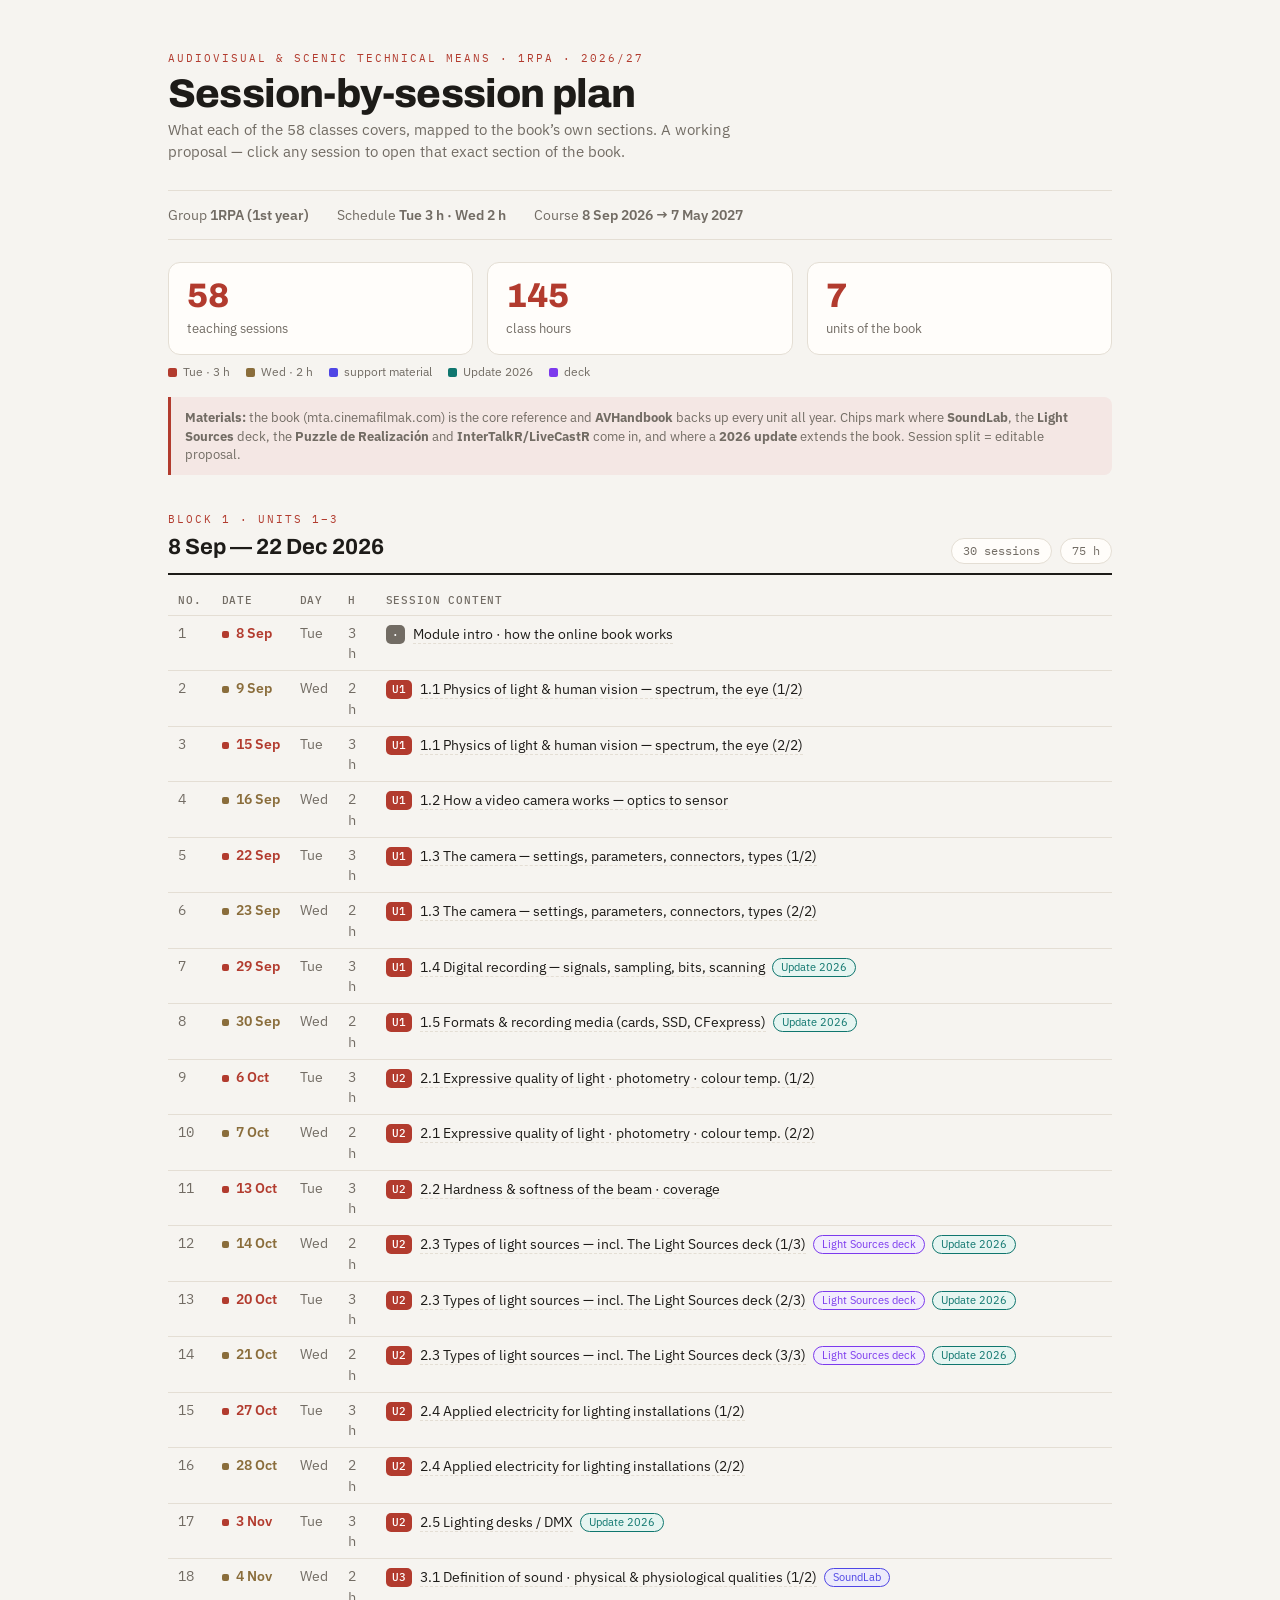
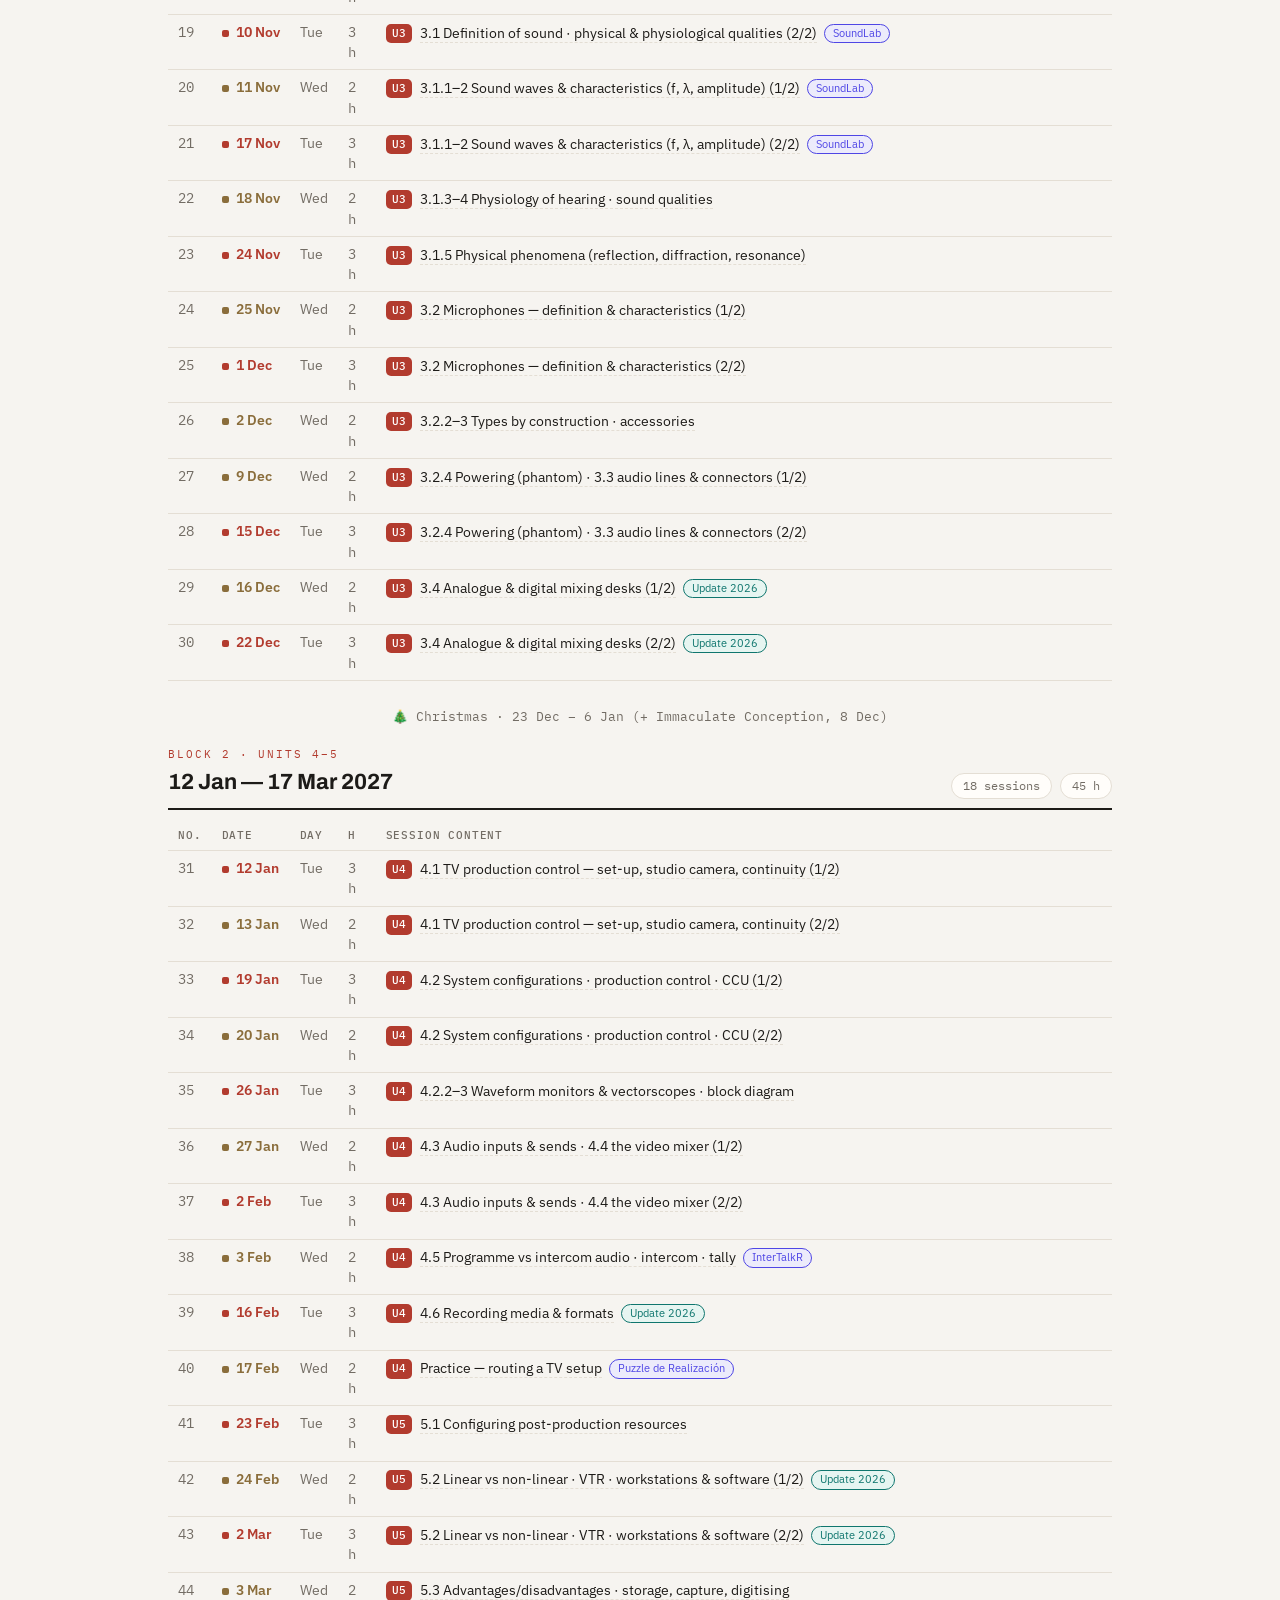
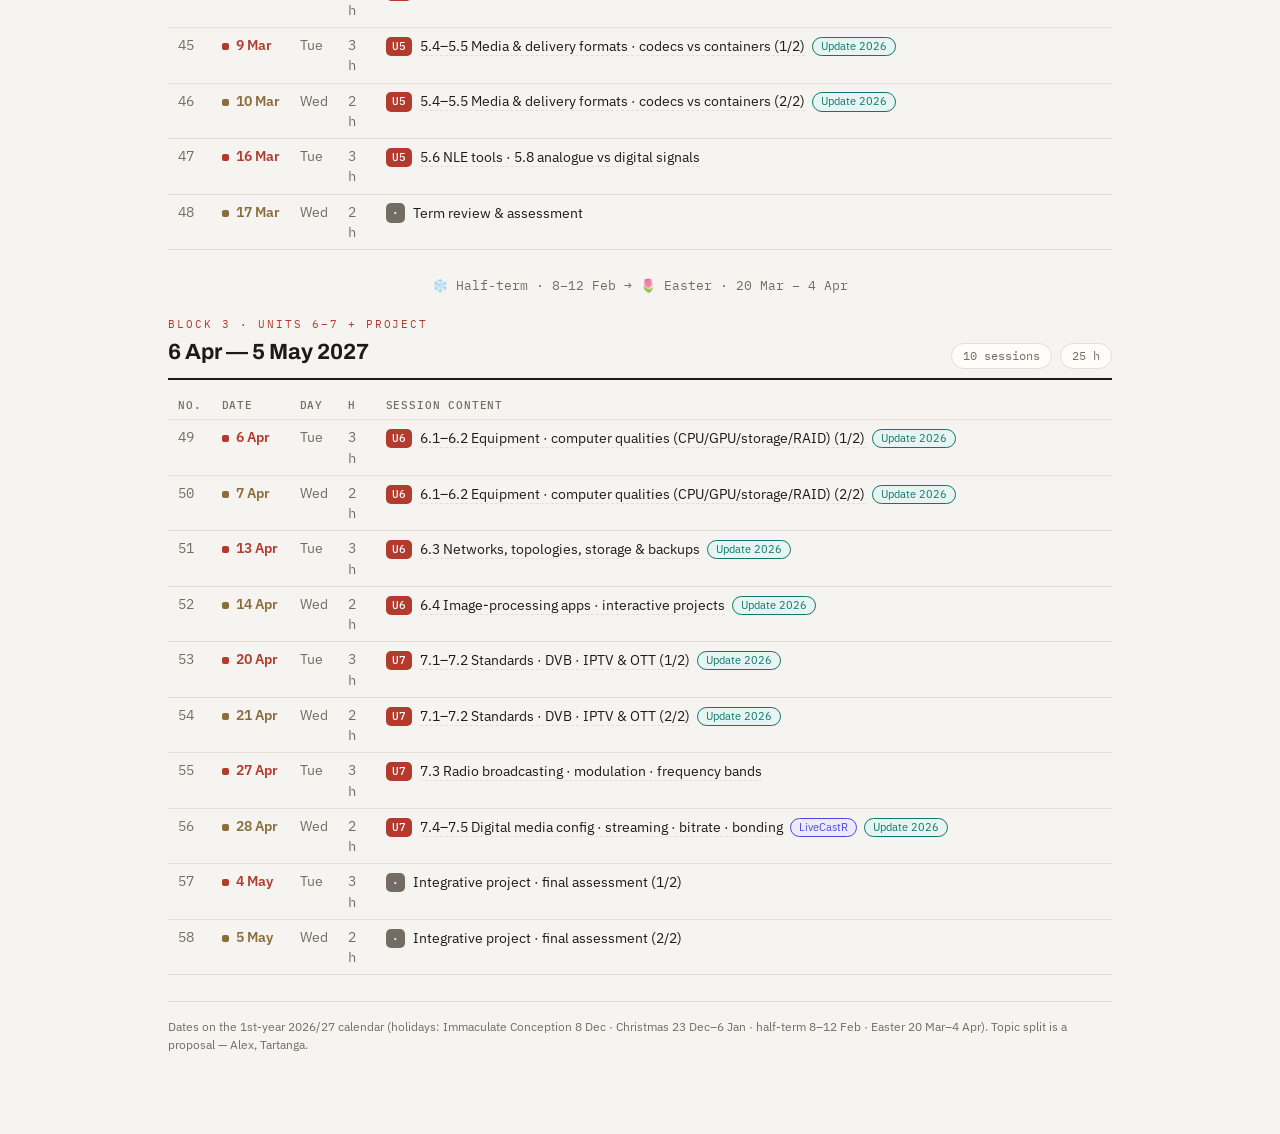
==== commit 592620f2: "Planificador: cada sesión enlaza a su apartado del libro (unitN.html#ancla, nueva pestaña) Co-Author" ====
--- a/docs/admin/index.html
+++ b/docs/admin/index.html
@@ -47,6 +47,8 @@
 .badge{display:inline-block;font-family:"IBM Plex Mono",monospace;font-size:10.5px;font-weight:500;color:#fff;background:var(--accent);border-radius:5px;padding:2px 6px;margin-right:8px;vertical-align:middle}
 .badge.rev{background:var(--muted)}
 .topic{vertical-align:middle}
+a.topic-link{color:inherit;text-decoration:none;border-bottom:1px dashed var(--line);transition:color .12s}
+a.topic-link:hover{color:var(--accent);border-bottom-color:var(--accent)}
 .rowchip{display:inline-block;font-size:10.5px;border-radius:20px;padding:1px 8px;margin-left:7px;vertical-align:middle;white-space:nowrap;border:1px solid}
 .rowchip.mat{color:var(--support);background:var(--support-soft);border-color:var(--support)}
 .rowchip.upd{color:var(--upd);background:var(--upd-soft);border-color:var(--upd)}
@@ -61,72 +63,72 @@
  .doc{max-width:none;padding:0}.block{break-inside:auto}tr{break-inside:avoid}}
 </style>
 </head><body>
-<div class="doc"><span class="eyebrow">Audiovisual &amp; Scenic Technical Means · 1RPA · 2026/27</span><h1>Session-by-session plan</h1><p class="sub">What each of the 58 classes covers, mapped to the book’s own sections. A working proposal — move topics between sessions to suit your pace.</p><div class="meta"><span>Group <b>1RPA (1st year)</b></span><span>Schedule <b>Tue 3 h · Wed 2 h</b></span><span>Course <b>8 Sep 2026 → 7 May 2027</b></span></div><div class="tiles"><div class="tile"><div class="num">58</div><div class="lab">teaching sessions</div></div><div class="tile"><div class="num">145</div><div class="lab">class hours</div></div><div class="tile"><div class="num">7</div><div class="lab">units of the book</div></div></div><div class="legwrap"><span><i style="background:var(--ma)"></i>Tue · 3 h</span><span><i style="background:var(--mi)"></i>Wed · 2 h</span><span><i style="background:var(--support)"></i>support material</span><span><i style="background:var(--upd)"></i>Update 2026</span><span><i style="background:var(--deck)"></i>deck</span></div><p class="note"><b>Materials:</b> the book (mta.cinemafilmak.com) is the core reference and <b>AVHandbook</b> backs up every unit all year. Chips mark where <b>SoundLab</b>, the <b>Light Sources</b> deck, the <b>Puzzle de Realización</b> and <b>InterTalkR/LiveCastR</b> come in, and where a <b>2026 update</b> extends the book. Session split = editable proposal.</p><section class="block">
+<div class="doc"><span class="eyebrow">Audiovisual &amp; Scenic Technical Means · 1RPA · 2026/27</span><h1>Session-by-session plan</h1><p class="sub">What each of the 58 classes covers, mapped to the book’s own sections. A working proposal — click any session to open that exact section of the book.</p><div class="meta"><span>Group <b>1RPA (1st year)</b></span><span>Schedule <b>Tue 3 h · Wed 2 h</b></span><span>Course <b>8 Sep 2026 → 7 May 2027</b></span></div><div class="tiles"><div class="tile"><div class="num">58</div><div class="lab">teaching sessions</div></div><div class="tile"><div class="num">145</div><div class="lab">class hours</div></div><div class="tile"><div class="num">7</div><div class="lab">units of the book</div></div></div><div class="legwrap"><span><i style="background:var(--ma)"></i>Tue · 3 h</span><span><i style="background:var(--mi)"></i>Wed · 2 h</span><span><i style="background:var(--support)"></i>support material</span><span><i style="background:var(--upd)"></i>Update 2026</span><span><i style="background:var(--deck)"></i>deck</span></div><p class="note"><b>Materials:</b> the book (mta.cinemafilmak.com) is the core reference and <b>AVHandbook</b> backs up every unit all year. Chips mark where <b>SoundLab</b>, the <b>Light Sources</b> deck, the <b>Puzzle de Realización</b> and <b>InterTalkR/LiveCastR</b> come in, and where a <b>2026 update</b> extends the book. Session split = editable proposal.</p><section class="block">
   <header class="bhead"><div><span class="eyebrow">Block 1 · Units 1–3</span><h2>8 Sep — 22 Dec 2026</h2></div>
   <div class="btotals"><span>30 sessions</span><span>75 h</span></div></header>
   <table class="ses"><thead><tr><th>No.</th><th>Date</th><th>Day</th><th>h</th><th>Session content</th></tr></thead>
-  <tbody><tr class="ma"><td class="n">1</td><td class="fecha">8 Sep</td><td class="dia">Tue</td><td class="h">3 h</td><td class="cont"><span class="badge rev">·</span><span class="topic">Module intro · how the online book works</span></td></tr>
-<tr class="mi"><td class="n">2</td><td class="fecha">9 Sep</td><td class="dia">Wed</td><td class="h">2 h</td><td class="cont"><span class="badge">U1</span><span class="topic">1.1 Physics of light & human vision — spectrum, the eye (1/2)</span></td></tr>
-<tr class="ma"><td class="n">3</td><td class="fecha">15 Sep</td><td class="dia">Tue</td><td class="h">3 h</td><td class="cont"><span class="badge">U1</span><span class="topic">1.1 Physics of light & human vision — spectrum, the eye (2/2)</span></td></tr>
-<tr class="mi"><td class="n">4</td><td class="fecha">16 Sep</td><td class="dia">Wed</td><td class="h">2 h</td><td class="cont"><span class="badge">U1</span><span class="topic">1.2 How a video camera works — optics to sensor</span></td></tr>
-<tr class="ma"><td class="n">5</td><td class="fecha">22 Sep</td><td class="dia">Tue</td><td class="h">3 h</td><td class="cont"><span class="badge">U1</span><span class="topic">1.3 The camera — settings, parameters, connectors, types (1/2)</span></td></tr>
-<tr class="mi"><td class="n">6</td><td class="fecha">23 Sep</td><td class="dia">Wed</td><td class="h">2 h</td><td class="cont"><span class="badge">U1</span><span class="topic">1.3 The camera — settings, parameters, connectors, types (2/2)</span></td></tr>
-<tr class="ma"><td class="n">7</td><td class="fecha">29 Sep</td><td class="dia">Tue</td><td class="h">3 h</td><td class="cont"><span class="badge">U1</span><span class="topic">1.4 Digital recording — signals, sampling, bits, scanning</span><span class="rowchip upd">Update 2026</span></td></tr>
-<tr class="mi"><td class="n">8</td><td class="fecha">30 Sep</td><td class="dia">Wed</td><td class="h">2 h</td><td class="cont"><span class="badge">U1</span><span class="topic">1.5 Formats & recording media (cards, SSD, CFexpress)</span><span class="rowchip upd">Update 2026</span></td></tr>
-<tr class="ma"><td class="n">9</td><td class="fecha">6 Oct</td><td class="dia">Tue</td><td class="h">3 h</td><td class="cont"><span class="badge">U2</span><span class="topic">2.1 Expressive quality of light · photometry · colour temp. (1/2)</span></td></tr>
-<tr class="mi"><td class="n">10</td><td class="fecha">7 Oct</td><td class="dia">Wed</td><td class="h">2 h</td><td class="cont"><span class="badge">U2</span><span class="topic">2.1 Expressive quality of light · photometry · colour temp. (2/2)</span></td></tr>
-<tr class="ma"><td class="n">11</td><td class="fecha">13 Oct</td><td class="dia">Tue</td><td class="h">3 h</td><td class="cont"><span class="badge">U2</span><span class="topic">2.2 Hardness & softness of the beam · coverage</span></td></tr>
-<tr class="mi"><td class="n">12</td><td class="fecha">14 Oct</td><td class="dia">Wed</td><td class="h">2 h</td><td class="cont"><span class="badge">U2</span><span class="topic">2.3 Types of light sources — incl. The Light Sources deck (1/3)</span><span class="rowchip deck">Light Sources deck</span><span class="rowchip upd">Update 2026</span></td></tr>
-<tr class="ma"><td class="n">13</td><td class="fecha">20 Oct</td><td class="dia">Tue</td><td class="h">3 h</td><td class="cont"><span class="badge">U2</span><span class="topic">2.3 Types of light sources — incl. The Light Sources deck (2/3)</span><span class="rowchip deck">Light Sources deck</span><span class="rowchip upd">Update 2026</span></td></tr>
-<tr class="mi"><td class="n">14</td><td class="fecha">21 Oct</td><td class="dia">Wed</td><td class="h">2 h</td><td class="cont"><span class="badge">U2</span><span class="topic">2.3 Types of light sources — incl. The Light Sources deck (3/3)</span><span class="rowchip deck">Light Sources deck</span><span class="rowchip upd">Update 2026</span></td></tr>
-<tr class="ma"><td class="n">15</td><td class="fecha">27 Oct</td><td class="dia">Tue</td><td class="h">3 h</td><td class="cont"><span class="badge">U2</span><span class="topic">2.4 Applied electricity for lighting installations (1/2)</span></td></tr>
-<tr class="mi"><td class="n">16</td><td class="fecha">28 Oct</td><td class="dia">Wed</td><td class="h">2 h</td><td class="cont"><span class="badge">U2</span><span class="topic">2.4 Applied electricity for lighting installations (2/2)</span></td></tr>
-<tr class="ma"><td class="n">17</td><td class="fecha">3 Nov</td><td class="dia">Tue</td><td class="h">3 h</td><td class="cont"><span class="badge">U2</span><span class="topic">2.5 Lighting desks / DMX</span><span class="rowchip upd">Update 2026</span></td></tr>
-<tr class="mi"><td class="n">18</td><td class="fecha">4 Nov</td><td class="dia">Wed</td><td class="h">2 h</td><td class="cont"><span class="badge">U3</span><span class="topic">3.1 Definition of sound · physical & physiological qualities (1/2)</span><span class="rowchip mat">SoundLab</span></td></tr>
-<tr class="ma"><td class="n">19</td><td class="fecha">10 Nov</td><td class="dia">Tue</td><td class="h">3 h</td><td class="cont"><span class="badge">U3</span><span class="topic">3.1 Definition of sound · physical & physiological qualities (2/2)</span><span class="rowchip mat">SoundLab</span></td></tr>
-<tr class="mi"><td class="n">20</td><td class="fecha">11 Nov</td><td class="dia">Wed</td><td class="h">2 h</td><td class="cont"><span class="badge">U3</span><span class="topic">3.1.1–2 Sound waves & characteristics (f, λ, amplitude) (1/2)</span><span class="rowchip mat">SoundLab</span></td></tr>
-<tr class="ma"><td class="n">21</td><td class="fecha">17 Nov</td><td class="dia">Tue</td><td class="h">3 h</td><td class="cont"><span class="badge">U3</span><span class="topic">3.1.1–2 Sound waves & characteristics (f, λ, amplitude) (2/2)</span><span class="rowchip mat">SoundLab</span></td></tr>
-<tr class="mi"><td class="n">22</td><td class="fecha">18 Nov</td><td class="dia">Wed</td><td class="h">2 h</td><td class="cont"><span class="badge">U3</span><span class="topic">3.1.3–4 Physiology of hearing · sound qualities</span></td></tr>
-<tr class="ma"><td class="n">23</td><td class="fecha">24 Nov</td><td class="dia">Tue</td><td class="h">3 h</td><td class="cont"><span class="badge">U3</span><span class="topic">3.1.5 Physical phenomena (reflection, diffraction, resonance)</span></td></tr>
-<tr class="mi"><td class="n">24</td><td class="fecha">25 Nov</td><td class="dia">Wed</td><td class="h">2 h</td><td class="cont"><span class="badge">U3</span><span class="topic">3.2 Microphones — definition & characteristics (1/2)</span></td></tr>
-<tr class="ma"><td class="n">25</td><td class="fecha">1 Dec</td><td class="dia">Tue</td><td class="h">3 h</td><td class="cont"><span class="badge">U3</span><span class="topic">3.2 Microphones — definition & characteristics (2/2)</span></td></tr>
-<tr class="mi"><td class="n">26</td><td class="fecha">2 Dec</td><td class="dia">Wed</td><td class="h">2 h</td><td class="cont"><span class="badge">U3</span><span class="topic">3.2.2–3 Types by construction · accessories</span></td></tr>
-<tr class="mi"><td class="n">27</td><td class="fecha">9 Dec</td><td class="dia">Wed</td><td class="h">2 h</td><td class="cont"><span class="badge">U3</span><span class="topic">3.2.4 Powering (phantom) · 3.3 audio lines & connectors (1/2)</span></td></tr>
-<tr class="ma"><td class="n">28</td><td class="fecha">15 Dec</td><td class="dia">Tue</td><td class="h">3 h</td><td class="cont"><span class="badge">U3</span><span class="topic">3.2.4 Powering (phantom) · 3.3 audio lines & connectors (2/2)</span></td></tr>
-<tr class="mi"><td class="n">29</td><td class="fecha">16 Dec</td><td class="dia">Wed</td><td class="h">2 h</td><td class="cont"><span class="badge">U3</span><span class="topic">3.4 Analogue & digital mixing desks (1/2)</span><span class="rowchip upd">Update 2026</span></td></tr>
-<tr class="ma"><td class="n">30</td><td class="fecha">22 Dec</td><td class="dia">Tue</td><td class="h">3 h</td><td class="cont"><span class="badge">U3</span><span class="topic">3.4 Analogue & digital mixing desks (2/2)</span><span class="rowchip upd">Update 2026</span></td></tr></tbody></table></section><p class="fest">🎄 Christmas · 23 Dec – 6 Jan  (+ Immaculate Conception, 8 Dec)</p><section class="block">
+  <tbody><tr class="ma"><td class="n">1</td><td class="fecha">8 Sep</td><td class="dia">Tue</td><td class="h">3 h</td><td class="cont"><span class="badge rev">·</span><a class="topic topic-link" href="https://mta.cinemafilmak.com/index.html" target="_blank" rel="noopener">Module intro · how the online book works</a></td></tr>
+<tr class="mi"><td class="n">2</td><td class="fecha">9 Sep</td><td class="dia">Wed</td><td class="h">2 h</td><td class="cont"><span class="badge">U1</span><a class="topic topic-link" href="https://mta.cinemafilmak.com/unit1.html#1-1-physics-of-light-and-human-visi-n" target="_blank" rel="noopener">1.1 Physics of light & human vision — spectrum, the eye (1/2)</a></td></tr>
+<tr class="ma"><td class="n">3</td><td class="fecha">15 Sep</td><td class="dia">Tue</td><td class="h">3 h</td><td class="cont"><span class="badge">U1</span><a class="topic topic-link" href="https://mta.cinemafilmak.com/unit1.html#1-1-physics-of-light-and-human-visi-n" target="_blank" rel="noopener">1.1 Physics of light & human vision — spectrum, the eye (2/2)</a></td></tr>
+<tr class="mi"><td class="n">4</td><td class="fecha">16 Sep</td><td class="dia">Wed</td><td class="h">2 h</td><td class="cont"><span class="badge">U1</span><a class="topic topic-link" href="https://mta.cinemafilmak.com/unit1.html#1-2-how-a-video-camera-works" target="_blank" rel="noopener">1.2 How a video camera works — optics to sensor</a></td></tr>
+<tr class="ma"><td class="n">5</td><td class="fecha">22 Sep</td><td class="dia">Tue</td><td class="h">3 h</td><td class="cont"><span class="badge">U1</span><a class="topic topic-link" href="https://mta.cinemafilmak.com/unit1.html#1-3-the-camera" target="_blank" rel="noopener">1.3 The camera — settings, parameters, connectors, types (1/2)</a></td></tr>
+<tr class="mi"><td class="n">6</td><td class="fecha">23 Sep</td><td class="dia">Wed</td><td class="h">2 h</td><td class="cont"><span class="badge">U1</span><a class="topic topic-link" href="https://mta.cinemafilmak.com/unit1.html#1-3-the-camera" target="_blank" rel="noopener">1.3 The camera — settings, parameters, connectors, types (2/2)</a></td></tr>
+<tr class="ma"><td class="n">7</td><td class="fecha">29 Sep</td><td class="dia">Tue</td><td class="h">3 h</td><td class="cont"><span class="badge">U1</span><a class="topic topic-link" href="https://mta.cinemafilmak.com/unit1.html#1-4-technical-characteristics-of-digital-video-r" target="_blank" rel="noopener">1.4 Digital recording — signals, sampling, bits, scanning</a><span class="rowchip upd">Update 2026</span></td></tr>
+<tr class="mi"><td class="n">8</td><td class="fecha">30 Sep</td><td class="dia">Wed</td><td class="h">2 h</td><td class="cont"><span class="badge">U1</span><a class="topic topic-link" href="https://mta.cinemafilmak.com/unit1.html#1-5-still-image-and-digital-video-formats" target="_blank" rel="noopener">1.5 Formats & recording media (cards, SSD, CFexpress)</a><span class="rowchip upd">Update 2026</span></td></tr>
+<tr class="ma"><td class="n">9</td><td class="fecha">6 Oct</td><td class="dia">Tue</td><td class="h">3 h</td><td class="cont"><span class="badge">U2</span><a class="topic topic-link" href="https://mta.cinemafilmak.com/unit2.html#2-1-expressive-quality-of-light-photometry-colou" target="_blank" rel="noopener">2.1 Expressive quality of light · photometry · colour temp. (1/2)</a></td></tr>
+<tr class="mi"><td class="n">10</td><td class="fecha">7 Oct</td><td class="dia">Wed</td><td class="h">2 h</td><td class="cont"><span class="badge">U2</span><a class="topic topic-link" href="https://mta.cinemafilmak.com/unit2.html#2-1-expressive-quality-of-light-photometry-colou" target="_blank" rel="noopener">2.1 Expressive quality of light · photometry · colour temp. (2/2)</a></td></tr>
+<tr class="ma"><td class="n">11</td><td class="fecha">13 Oct</td><td class="dia">Tue</td><td class="h">3 h</td><td class="cont"><span class="badge">U2</span><a class="topic topic-link" href="https://mta.cinemafilmak.com/unit2.html#2-2-hardness-and-softness-of-the-light-beam" target="_blank" rel="noopener">2.2 Hardness & softness of the beam · coverage</a></td></tr>
+<tr class="mi"><td class="n">12</td><td class="fecha">14 Oct</td><td class="dia">Wed</td><td class="h">2 h</td><td class="cont"><span class="badge">U2</span><a class="topic topic-link" href="https://mta.cinemafilmak.com/unit2.html#2-3-types-of-light-sources-and-general-considera" target="_blank" rel="noopener">2.3 Types of light sources — incl. The Light Sources deck (1/3)</a><span class="rowchip deck">Light Sources deck</span><span class="rowchip upd">Update 2026</span></td></tr>
+<tr class="ma"><td class="n">13</td><td class="fecha">20 Oct</td><td class="dia">Tue</td><td class="h">3 h</td><td class="cont"><span class="badge">U2</span><a class="topic topic-link" href="https://mta.cinemafilmak.com/unit2.html#2-3-types-of-light-sources-and-general-considera" target="_blank" rel="noopener">2.3 Types of light sources — incl. The Light Sources deck (2/3)</a><span class="rowchip deck">Light Sources deck</span><span class="rowchip upd">Update 2026</span></td></tr>
+<tr class="mi"><td class="n">14</td><td class="fecha">21 Oct</td><td class="dia">Wed</td><td class="h">2 h</td><td class="cont"><span class="badge">U2</span><a class="topic topic-link" href="https://mta.cinemafilmak.com/unit2.html#2-3-types-of-light-sources-and-general-considera" target="_blank" rel="noopener">2.3 Types of light sources — incl. The Light Sources deck (3/3)</a><span class="rowchip deck">Light Sources deck</span><span class="rowchip upd">Update 2026</span></td></tr>
+<tr class="ma"><td class="n">15</td><td class="fecha">27 Oct</td><td class="dia">Tue</td><td class="h">3 h</td><td class="cont"><span class="badge">U2</span><a class="topic topic-link" href="https://mta.cinemafilmak.com/unit2.html#2-4-applied-electricity-for-lighting-installatio" target="_blank" rel="noopener">2.4 Applied electricity for lighting installations (1/2)</a></td></tr>
+<tr class="mi"><td class="n">16</td><td class="fecha">28 Oct</td><td class="dia">Wed</td><td class="h">2 h</td><td class="cont"><span class="badge">U2</span><a class="topic topic-link" href="https://mta.cinemafilmak.com/unit2.html#2-4-applied-electricity-for-lighting-installatio" target="_blank" rel="noopener">2.4 Applied electricity for lighting installations (2/2)</a></td></tr>
+<tr class="ma"><td class="n">17</td><td class="fecha">3 Nov</td><td class="dia">Tue</td><td class="h">3 h</td><td class="cont"><span class="badge">U2</span><a class="topic topic-link" href="https://mta.cinemafilmak.com/unit2.html#2-5-lighting-consoles" target="_blank" rel="noopener">2.5 Lighting desks / DMX</a><span class="rowchip upd">Update 2026</span></td></tr>
+<tr class="mi"><td class="n">18</td><td class="fecha">4 Nov</td><td class="dia">Wed</td><td class="h">2 h</td><td class="cont"><span class="badge">U3</span><a class="topic topic-link" href="https://mta.cinemafilmak.com/unit3.html#3-1-definition-of-sound-determination-of-the" target="_blank" rel="noopener">3.1 Definition of sound · physical & physiological qualities (1/2)</a><span class="rowchip mat">SoundLab</span></td></tr>
+<tr class="ma"><td class="n">19</td><td class="fecha">10 Nov</td><td class="dia">Tue</td><td class="h">3 h</td><td class="cont"><span class="badge">U3</span><a class="topic topic-link" href="https://mta.cinemafilmak.com/unit3.html#3-1-definition-of-sound-determination-of-the" target="_blank" rel="noopener">3.1 Definition of sound · physical & physiological qualities (2/2)</a><span class="rowchip mat">SoundLab</span></td></tr>
+<tr class="mi"><td class="n">20</td><td class="fecha">11 Nov</td><td class="dia">Wed</td><td class="h">2 h</td><td class="cont"><span class="badge">U3</span><a class="topic topic-link" href="https://mta.cinemafilmak.com/unit3.html#3-1-1-sound-waves-as-a-physical-phenomenon" target="_blank" rel="noopener">3.1.1–2 Sound waves & characteristics (f, λ, amplitude) (1/2)</a><span class="rowchip mat">SoundLab</span></td></tr>
+<tr class="ma"><td class="n">21</td><td class="fecha">17 Nov</td><td class="dia">Tue</td><td class="h">3 h</td><td class="cont"><span class="badge">U3</span><a class="topic topic-link" href="https://mta.cinemafilmak.com/unit3.html#3-1-1-sound-waves-as-a-physical-phenomenon" target="_blank" rel="noopener">3.1.1–2 Sound waves & characteristics (f, λ, amplitude) (2/2)</a><span class="rowchip mat">SoundLab</span></td></tr>
+<tr class="mi"><td class="n">22</td><td class="fecha">18 Nov</td><td class="dia">Wed</td><td class="h">2 h</td><td class="cont"><span class="badge">U3</span><a class="topic topic-link" href="https://mta.cinemafilmak.com/unit3.html#3-1-3-sound-as-a-physiological-phenomenon" target="_blank" rel="noopener">3.1.3–4 Physiology of hearing · sound qualities</a></td></tr>
+<tr class="ma"><td class="n">23</td><td class="fecha">24 Nov</td><td class="dia">Tue</td><td class="h">3 h</td><td class="cont"><span class="badge">U3</span><a class="topic topic-link" href="https://mta.cinemafilmak.com/unit3.html#3-1-5-physical-phenomena-produced-by-sound" target="_blank" rel="noopener">3.1.5 Physical phenomena (reflection, diffraction, resonance)</a></td></tr>
+<tr class="mi"><td class="n">24</td><td class="fecha">25 Nov</td><td class="dia">Wed</td><td class="h">2 h</td><td class="cont"><span class="badge">U3</span><a class="topic topic-link" href="https://mta.cinemafilmak.com/unit3.html#3-2-microphones-definition-and-characteristics" target="_blank" rel="noopener">3.2 Microphones — definition & characteristics (1/2)</a></td></tr>
+<tr class="ma"><td class="n">25</td><td class="fecha">1 Dec</td><td class="dia">Tue</td><td class="h">3 h</td><td class="cont"><span class="badge">U3</span><a class="topic topic-link" href="https://mta.cinemafilmak.com/unit3.html#3-2-microphones-definition-and-characteristics" target="_blank" rel="noopener">3.2 Microphones — definition & characteristics (2/2)</a></td></tr>
+<tr class="mi"><td class="n">26</td><td class="fecha">2 Dec</td><td class="dia">Wed</td><td class="h">2 h</td><td class="cont"><span class="badge">U3</span><a class="topic topic-link" href="https://mta.cinemafilmak.com/unit3.html#3-2-2-types-of-microphones-according-to-their" target="_blank" rel="noopener">3.2.2–3 Types by construction · accessories</a></td></tr>
+<tr class="mi"><td class="n">27</td><td class="fecha">9 Dec</td><td class="dia">Wed</td><td class="h">2 h</td><td class="cont"><span class="badge">U3</span><a class="topic topic-link" href="https://mta.cinemafilmak.com/unit3.html#3-2-4-microphone-powering-systems" target="_blank" rel="noopener">3.2.4 Powering (phantom) · 3.3 audio lines & connectors (1/2)</a></td></tr>
+<tr class="ma"><td class="n">28</td><td class="fecha">15 Dec</td><td class="dia">Tue</td><td class="h">3 h</td><td class="cont"><span class="badge">U3</span><a class="topic topic-link" href="https://mta.cinemafilmak.com/unit3.html#3-2-4-microphone-powering-systems" target="_blank" rel="noopener">3.2.4 Powering (phantom) · 3.3 audio lines & connectors (2/2)</a></td></tr>
+<tr class="mi"><td class="n">29</td><td class="fecha">16 Dec</td><td class="dia">Wed</td><td class="h">2 h</td><td class="cont"><span class="badge">U3</span><a class="topic topic-link" href="https://mta.cinemafilmak.com/unit3.html#3-4-technical-and-operational-performance-of-ana" target="_blank" rel="noopener">3.4 Analogue & digital mixing desks (1/2)</a><span class="rowchip upd">Update 2026</span></td></tr>
+<tr class="ma"><td class="n">30</td><td class="fecha">22 Dec</td><td class="dia">Tue</td><td class="h">3 h</td><td class="cont"><span class="badge">U3</span><a class="topic topic-link" href="https://mta.cinemafilmak.com/unit3.html#3-4-technical-and-operational-performance-of-ana" target="_blank" rel="noopener">3.4 Analogue & digital mixing desks (2/2)</a><span class="rowchip upd">Update 2026</span></td></tr></tbody></table></section><p class="fest">🎄 Christmas · 23 Dec – 6 Jan  (+ Immaculate Conception, 8 Dec)</p><section class="block">
   <header class="bhead"><div><span class="eyebrow">Block 2 · Units 4–5</span><h2>12 Jan — 17 Mar 2027</h2></div>
   <div class="btotals"><span>18 sessions</span><span>45 h</span></div></header>
   <table class="ses"><thead><tr><th>No.</th><th>Date</th><th>Day</th><th>h</th><th>Session content</th></tr></thead>
-  <tbody><tr class="ma"><td class="n">31</td><td class="fecha">12 Jan</td><td class="dia">Tue</td><td class="h">3 h</td><td class="cont"><span class="badge">U4</span><span class="topic">4.1 TV production control — set-up, studio camera, continuity (1/2)</span></td></tr>
-<tr class="mi"><td class="n">32</td><td class="fecha">13 Jan</td><td class="dia">Wed</td><td class="h">2 h</td><td class="cont"><span class="badge">U4</span><span class="topic">4.1 TV production control — set-up, studio camera, continuity (2/2)</span></td></tr>
-<tr class="ma"><td class="n">33</td><td class="fecha">19 Jan</td><td class="dia">Tue</td><td class="h">3 h</td><td class="cont"><span class="badge">U4</span><span class="topic">4.2 System configurations · production control · CCU (1/2)</span></td></tr>
-<tr class="mi"><td class="n">34</td><td class="fecha">20 Jan</td><td class="dia">Wed</td><td class="h">2 h</td><td class="cont"><span class="badge">U4</span><span class="topic">4.2 System configurations · production control · CCU (2/2)</span></td></tr>
-<tr class="ma"><td class="n">35</td><td class="fecha">26 Jan</td><td class="dia">Tue</td><td class="h">3 h</td><td class="cont"><span class="badge">U4</span><span class="topic">4.2.2–3 Waveform monitors & vectorscopes · block diagram</span></td></tr>
-<tr class="mi"><td class="n">36</td><td class="fecha">27 Jan</td><td class="dia">Wed</td><td class="h">2 h</td><td class="cont"><span class="badge">U4</span><span class="topic">4.3 Audio inputs & sends · 4.4 the video mixer (1/2)</span></td></tr>
-<tr class="ma"><td class="n">37</td><td class="fecha">2 Feb</td><td class="dia">Tue</td><td class="h">3 h</td><td class="cont"><span class="badge">U4</span><span class="topic">4.3 Audio inputs & sends · 4.4 the video mixer (2/2)</span></td></tr>
-<tr class="mi"><td class="n">38</td><td class="fecha">3 Feb</td><td class="dia">Wed</td><td class="h">2 h</td><td class="cont"><span class="badge">U4</span><span class="topic">4.5 Programme vs intercom audio · intercom · tally</span><span class="rowchip mat">InterTalkR</span></td></tr>
-<tr class="ma"><td class="n">39</td><td class="fecha">16 Feb</td><td class="dia">Tue</td><td class="h">3 h</td><td class="cont"><span class="badge">U4</span><span class="topic">4.6 Recording media & formats</span><span class="rowchip upd">Update 2026</span></td></tr>
-<tr class="mi"><td class="n">40</td><td class="fecha">17 Feb</td><td class="dia">Wed</td><td class="h">2 h</td><td class="cont"><span class="badge">U4</span><span class="topic">Practice — routing a TV setup</span><span class="rowchip mat">Puzzle de Realización</span></td></tr>
-<tr class="ma"><td class="n">41</td><td class="fecha">23 Feb</td><td class="dia">Tue</td><td class="h">3 h</td><td class="cont"><span class="badge">U5</span><span class="topic">5.1 Configuring post-production resources</span></td></tr>
-<tr class="mi"><td class="n">42</td><td class="fecha">24 Feb</td><td class="dia">Wed</td><td class="h">2 h</td><td class="cont"><span class="badge">U5</span><span class="topic">5.2 Linear vs non-linear · VTR · workstations & software (1/2)</span><span class="rowchip upd">Update 2026</span></td></tr>
-<tr class="ma"><td class="n">43</td><td class="fecha">2 Mar</td><td class="dia">Tue</td><td class="h">3 h</td><td class="cont"><span class="badge">U5</span><span class="topic">5.2 Linear vs non-linear · VTR · workstations & software (2/2)</span><span class="rowchip upd">Update 2026</span></td></tr>
-<tr class="mi"><td class="n">44</td><td class="fecha">3 Mar</td><td class="dia">Wed</td><td class="h">2 h</td><td class="cont"><span class="badge">U5</span><span class="topic">5.3 Advantages/disadvantages · storage, capture, digitising</span></td></tr>
-<tr class="ma"><td class="n">45</td><td class="fecha">9 Mar</td><td class="dia">Tue</td><td class="h">3 h</td><td class="cont"><span class="badge">U5</span><span class="topic">5.4–5.5 Media & delivery formats · codecs vs containers (1/2)</span><span class="rowchip upd">Update 2026</span></td></tr>
-<tr class="mi"><td class="n">46</td><td class="fecha">10 Mar</td><td class="dia">Wed</td><td class="h">2 h</td><td class="cont"><span class="badge">U5</span><span class="topic">5.4–5.5 Media & delivery formats · codecs vs containers (2/2)</span><span class="rowchip upd">Update 2026</span></td></tr>
-<tr class="ma"><td class="n">47</td><td class="fecha">16 Mar</td><td class="dia">Tue</td><td class="h">3 h</td><td class="cont"><span class="badge">U5</span><span class="topic">5.6 NLE tools · 5.8 analogue vs digital signals</span></td></tr>
+  <tbody><tr class="ma"><td class="n">31</td><td class="fecha">12 Jan</td><td class="dia">Tue</td><td class="h">3 h</td><td class="cont"><span class="badge">U4</span><a class="topic topic-link" href="https://mta.cinemafilmak.com/unit4.html#4-1-the-technical-configuration-of-the-televisio" target="_blank" rel="noopener">4.1 TV production control — set-up, studio camera, continuity (1/2)</a></td></tr>
+<tr class="mi"><td class="n">32</td><td class="fecha">13 Jan</td><td class="dia">Wed</td><td class="h">2 h</td><td class="cont"><span class="badge">U4</span><a class="topic topic-link" href="https://mta.cinemafilmak.com/unit4.html#4-1-the-technical-configuration-of-the-televisio" target="_blank" rel="noopener">4.1 TV production control — set-up, studio camera, continuity (2/2)</a></td></tr>
+<tr class="ma"><td class="n">33</td><td class="fecha">19 Jan</td><td class="dia">Tue</td><td class="h">3 h</td><td class="cont"><span class="badge">U4</span><a class="topic topic-link" href="https://mta.cinemafilmak.com/unit4.html#4-2-television-system-configurations" target="_blank" rel="noopener">4.2 System configurations · production control · CCU (1/2)</a></td></tr>
+<tr class="mi"><td class="n">34</td><td class="fecha">20 Jan</td><td class="dia">Wed</td><td class="h">2 h</td><td class="cont"><span class="badge">U4</span><a class="topic topic-link" href="https://mta.cinemafilmak.com/unit4.html#4-2-television-system-configurations" target="_blank" rel="noopener">4.2 System configurations · production control · CCU (2/2)</a></td></tr>
+<tr class="ma"><td class="n">35</td><td class="fecha">26 Jan</td><td class="dia">Tue</td><td class="h">3 h</td><td class="cont"><span class="badge">U4</span><a class="topic topic-link" href="https://mta.cinemafilmak.com/unit4.html#4-2-2-monitoring-measurement-and-control-of-anal" target="_blank" rel="noopener">4.2.2–3 Waveform monitors & vectorscopes · block diagram</a></td></tr>
+<tr class="mi"><td class="n">36</td><td class="fecha">27 Jan</td><td class="dia">Wed</td><td class="h">2 h</td><td class="cont"><span class="badge">U4</span><a class="topic topic-link" href="https://mta.cinemafilmak.com/unit4.html#4-3-types-of-audio-input-and-sound-desk-sends" target="_blank" rel="noopener">4.3 Audio inputs & sends · 4.4 the video mixer (1/2)</a></td></tr>
+<tr class="ma"><td class="n">37</td><td class="fecha">2 Feb</td><td class="dia">Tue</td><td class="h">3 h</td><td class="cont"><span class="badge">U4</span><a class="topic topic-link" href="https://mta.cinemafilmak.com/unit4.html#4-3-types-of-audio-input-and-sound-desk-sends" target="_blank" rel="noopener">4.3 Audio inputs & sends · 4.4 the video mixer (2/2)</a></td></tr>
+<tr class="mi"><td class="n">38</td><td class="fecha">3 Feb</td><td class="dia">Wed</td><td class="h">2 h</td><td class="cont"><span class="badge">U4</span><a class="topic topic-link" href="https://mta.cinemafilmak.com/unit4.html#4-5-difference-between-programme-audio-and-inter" target="_blank" rel="noopener">4.5 Programme vs intercom audio · intercom · tally</a><span class="rowchip mat">InterTalkR</span></td></tr>
+<tr class="ma"><td class="n">39</td><td class="fecha">16 Feb</td><td class="dia">Tue</td><td class="h">3 h</td><td class="cont"><span class="badge">U4</span><a class="topic topic-link" href="https://mta.cinemafilmak.com/unit4.html#4-6-video-and-audio-recording-media-and-formats" target="_blank" rel="noopener">4.6 Recording media & formats</a><span class="rowchip upd">Update 2026</span></td></tr>
+<tr class="mi"><td class="n">40</td><td class="fecha">17 Feb</td><td class="dia">Wed</td><td class="h">2 h</td><td class="cont"><span class="badge">U4</span><a class="topic topic-link" href="https://mta.cinemafilmak.com/unit4.html" target="_blank" rel="noopener">Practice — routing a TV setup</a><span class="rowchip mat">Puzzle de Realización</span></td></tr>
+<tr class="ma"><td class="n">41</td><td class="fecha">23 Feb</td><td class="dia">Tue</td><td class="h">3 h</td><td class="cont"><span class="badge">U5</span><a class="topic topic-link" href="https://mta.cinemafilmak.com/unit5.html#5-1-determining-the-configuration-of-technical-p" target="_blank" rel="noopener">5.1 Configuring post-production resources</a></td></tr>
+<tr class="mi"><td class="n">42</td><td class="fecha">24 Feb</td><td class="dia">Wed</td><td class="h">2 h</td><td class="cont"><span class="badge">U5</span><a class="topic topic-link" href="https://mta.cinemafilmak.com/unit5.html#5-2-technical-and-operational-qualities-of-linea" target="_blank" rel="noopener">5.2 Linear vs non-linear · VTR · workstations & software (1/2)</a><span class="rowchip upd">Update 2026</span></td></tr>
+<tr class="ma"><td class="n">43</td><td class="fecha">2 Mar</td><td class="dia">Tue</td><td class="h">3 h</td><td class="cont"><span class="badge">U5</span><a class="topic topic-link" href="https://mta.cinemafilmak.com/unit5.html#5-2-technical-and-operational-qualities-of-linea" target="_blank" rel="noopener">5.2 Linear vs non-linear · VTR · workstations & software (2/2)</a><span class="rowchip upd">Update 2026</span></td></tr>
+<tr class="mi"><td class="n">44</td><td class="fecha">3 Mar</td><td class="dia">Wed</td><td class="h">2 h</td><td class="cont"><span class="badge">U5</span><a class="topic topic-link" href="https://mta.cinemafilmak.com/unit5.html#5-3-advantages-and-disadvantages-of-linear-and-n" target="_blank" rel="noopener">5.3 Advantages/disadvantages · storage, capture, digitising</a></td></tr>
+<tr class="ma"><td class="n">45</td><td class="fecha">9 Mar</td><td class="dia">Tue</td><td class="h">3 h</td><td class="cont"><span class="badge">U5</span><a class="topic topic-link" href="https://mta.cinemafilmak.com/unit5.html#5-4-recording-media-and-technical-characteristic" target="_blank" rel="noopener">5.4–5.5 Media & delivery formats · codecs vs containers (1/2)</a><span class="rowchip upd">Update 2026</span></td></tr>
+<tr class="mi"><td class="n">46</td><td class="fecha">10 Mar</td><td class="dia">Wed</td><td class="h">2 h</td><td class="cont"><span class="badge">U5</span><a class="topic topic-link" href="https://mta.cinemafilmak.com/unit5.html#5-4-recording-media-and-technical-characteristic" target="_blank" rel="noopener">5.4–5.5 Media & delivery formats · codecs vs containers (2/2)</a><span class="rowchip upd">Update 2026</span></td></tr>
+<tr class="ma"><td class="n">47</td><td class="fecha">16 Mar</td><td class="dia">Tue</td><td class="h">3 h</td><td class="cont"><span class="badge">U5</span><a class="topic topic-link" href="https://mta.cinemafilmak.com/unit5.html#5-6-capabilities-of-non-linear-editors-with-post" target="_blank" rel="noopener">5.6 NLE tools · 5.8 analogue vs digital signals</a></td></tr>
 <tr class="mi"><td class="n">48</td><td class="fecha">17 Mar</td><td class="dia">Wed</td><td class="h">2 h</td><td class="cont"><span class="badge rev">·</span><span class="topic">Term review & assessment</span></td></tr></tbody></table></section><p class="fest">❄️ Half-term · 8–12 Feb   →   🌷 Easter · 20 Mar – 4 Apr</p><section class="block">
   <header class="bhead"><div><span class="eyebrow">Block 3 · Units 6–7 + project</span><h2>6 Apr — 5 May 2027</h2></div>
   <div class="btotals"><span>10 sessions</span><span>25 h</span></div></header>
   <table class="ses"><thead><tr><th>No.</th><th>Date</th><th>Day</th><th>h</th><th>Session content</th></tr></thead>
-  <tbody><tr class="ma"><td class="n">49</td><td class="fecha">6 Apr</td><td class="dia">Tue</td><td class="h">3 h</td><td class="cont"><span class="badge">U6</span><span class="topic">6.1–6.2 Equipment · computer qualities (CPU/GPU/storage/RAID) (1/2)</span><span class="rowchip upd">Update 2026</span></td></tr>
-<tr class="mi"><td class="n">50</td><td class="fecha">7 Apr</td><td class="dia">Wed</td><td class="h">2 h</td><td class="cont"><span class="badge">U6</span><span class="topic">6.1–6.2 Equipment · computer qualities (CPU/GPU/storage/RAID) (2/2)</span><span class="rowchip upd">Update 2026</span></td></tr>
-<tr class="ma"><td class="n">51</td><td class="fecha">13 Apr</td><td class="dia">Tue</td><td class="h">3 h</td><td class="cont"><span class="badge">U6</span><span class="topic">6.3 Networks, topologies, storage & backups</span><span class="rowchip upd">Update 2026</span></td></tr>
-<tr class="mi"><td class="n">52</td><td class="fecha">14 Apr</td><td class="dia">Wed</td><td class="h">2 h</td><td class="cont"><span class="badge">U6</span><span class="topic">6.4 Image-processing apps · interactive projects</span><span class="rowchip upd">Update 2026</span></td></tr>
-<tr class="ma"><td class="n">53</td><td class="fecha">20 Apr</td><td class="dia">Tue</td><td class="h">3 h</td><td class="cont"><span class="badge">U7</span><span class="topic">7.1–7.2 Standards · DVB · IPTV & OTT (1/2)</span><span class="rowchip upd">Update 2026</span></td></tr>
-<tr class="mi"><td class="n">54</td><td class="fecha">21 Apr</td><td class="dia">Wed</td><td class="h">2 h</td><td class="cont"><span class="badge">U7</span><span class="topic">7.1–7.2 Standards · DVB · IPTV & OTT (2/2)</span><span class="rowchip upd">Update 2026</span></td></tr>
-<tr class="ma"><td class="n">55</td><td class="fecha">27 Apr</td><td class="dia">Tue</td><td class="h">3 h</td><td class="cont"><span class="badge">U7</span><span class="topic">7.3 Radio broadcasting · modulation · frequency bands</span></td></tr>
-<tr class="mi"><td class="n">56</td><td class="fecha">28 Apr</td><td class="dia">Wed</td><td class="h">2 h</td><td class="cont"><span class="badge">U7</span><span class="topic">7.4–7.5 Digital media config · streaming · bitrate · bonding</span><span class="rowchip mat">LiveCastR</span><span class="rowchip upd">Update 2026</span></td></tr>
+  <tbody><tr class="ma"><td class="n">49</td><td class="fecha">6 Apr</td><td class="dia">Tue</td><td class="h">3 h</td><td class="cont"><span class="badge">U6</span><a class="topic topic-link" href="https://mta.cinemafilmak.com/unit6.html#6-1-definition-of-technical-equipment-in-multime" target="_blank" rel="noopener">6.1–6.2 Equipment · computer qualities (CPU/GPU/storage/RAID) (1/2)</a><span class="rowchip upd">Update 2026</span></td></tr>
+<tr class="mi"><td class="n">50</td><td class="fecha">7 Apr</td><td class="dia">Wed</td><td class="h">2 h</td><td class="cont"><span class="badge">U6</span><a class="topic topic-link" href="https://mta.cinemafilmak.com/unit6.html#6-1-definition-of-technical-equipment-in-multime" target="_blank" rel="noopener">6.1–6.2 Equipment · computer qualities (CPU/GPU/storage/RAID) (2/2)</a><span class="rowchip upd">Update 2026</span></td></tr>
+<tr class="ma"><td class="n">51</td><td class="fecha">13 Apr</td><td class="dia">Tue</td><td class="h">3 h</td><td class="cont"><span class="badge">U6</span><a class="topic topic-link" href="https://mta.cinemafilmak.com/unit6.html#6-3-networked-configurations-of-computer" target="_blank" rel="noopener">6.3 Networks, topologies, storage & backups</a><span class="rowchip upd">Update 2026</span></td></tr>
+<tr class="mi"><td class="n">52</td><td class="fecha">14 Apr</td><td class="dia">Wed</td><td class="h">2 h</td><td class="cont"><span class="badge">U6</span><a class="topic topic-link" href="https://mta.cinemafilmak.com/unit6.html#6-4-technical-and-operational-performance-of" target="_blank" rel="noopener">6.4 Image-processing apps · interactive projects</a><span class="rowchip upd">Update 2026</span></td></tr>
+<tr class="ma"><td class="n">53</td><td class="fecha">20 Apr</td><td class="dia">Tue</td><td class="h">3 h</td><td class="cont"><span class="badge">U7</span><a class="topic topic-link" href="https://mta.cinemafilmak.com/unit7.html#7-1-definition-of-technical-options-and-interact" target="_blank" rel="noopener">7.1–7.2 Standards · DVB · IPTV & OTT (1/2)</a><span class="rowchip upd">Update 2026</span></td></tr>
+<tr class="mi"><td class="n">54</td><td class="fecha">21 Apr</td><td class="dia">Wed</td><td class="h">2 h</td><td class="cont"><span class="badge">U7</span><a class="topic topic-link" href="https://mta.cinemafilmak.com/unit7.html#7-1-definition-of-technical-options-and-interact" target="_blank" rel="noopener">7.1–7.2 Standards · DVB · IPTV & OTT (2/2)</a><span class="rowchip upd">Update 2026</span></td></tr>
+<tr class="ma"><td class="n">55</td><td class="fecha">27 Apr</td><td class="dia">Tue</td><td class="h">3 h</td><td class="cont"><span class="badge">U7</span><a class="topic topic-link" href="https://mta.cinemafilmak.com/unit7.html#7-3-broadcasting-and-technical-parameters-of-rad" target="_blank" rel="noopener">7.3 Radio broadcasting · modulation · frequency bands</a></td></tr>
+<tr class="mi"><td class="n">56</td><td class="fecha">28 Apr</td><td class="dia">Wed</td><td class="h">2 h</td><td class="cont"><span class="badge">U7</span><a class="topic topic-link" href="https://mta.cinemafilmak.com/unit7.html#7-4-configuration-of-audiovisual-products-to-be" target="_blank" rel="noopener">7.4–7.5 Digital media config · streaming · bitrate · bonding</a><span class="rowchip mat">LiveCastR</span><span class="rowchip upd">Update 2026</span></td></tr>
 <tr class="ma"><td class="n">57</td><td class="fecha">4 May</td><td class="dia">Tue</td><td class="h">3 h</td><td class="cont"><span class="badge rev">·</span><span class="topic">Integrative project · final assessment (1/2)</span></td></tr>
 <tr class="mi"><td class="n">58</td><td class="fecha">5 May</td><td class="dia">Wed</td><td class="h">2 h</td><td class="cont"><span class="badge rev">·</span><span class="topic">Integrative project · final assessment (2/2)</span></td></tr></tbody></table></section><footer>Dates on the 1st-year 2026/27 calendar (holidays: Immaculate Conception 8 Dec · Christmas 23 Dec–6 Jan · half-term 8–12 Feb · Easter 20 Mar–4 Apr). Topic split is a proposal — Alex, Tartanga.</footer></div>
 </body></html>
